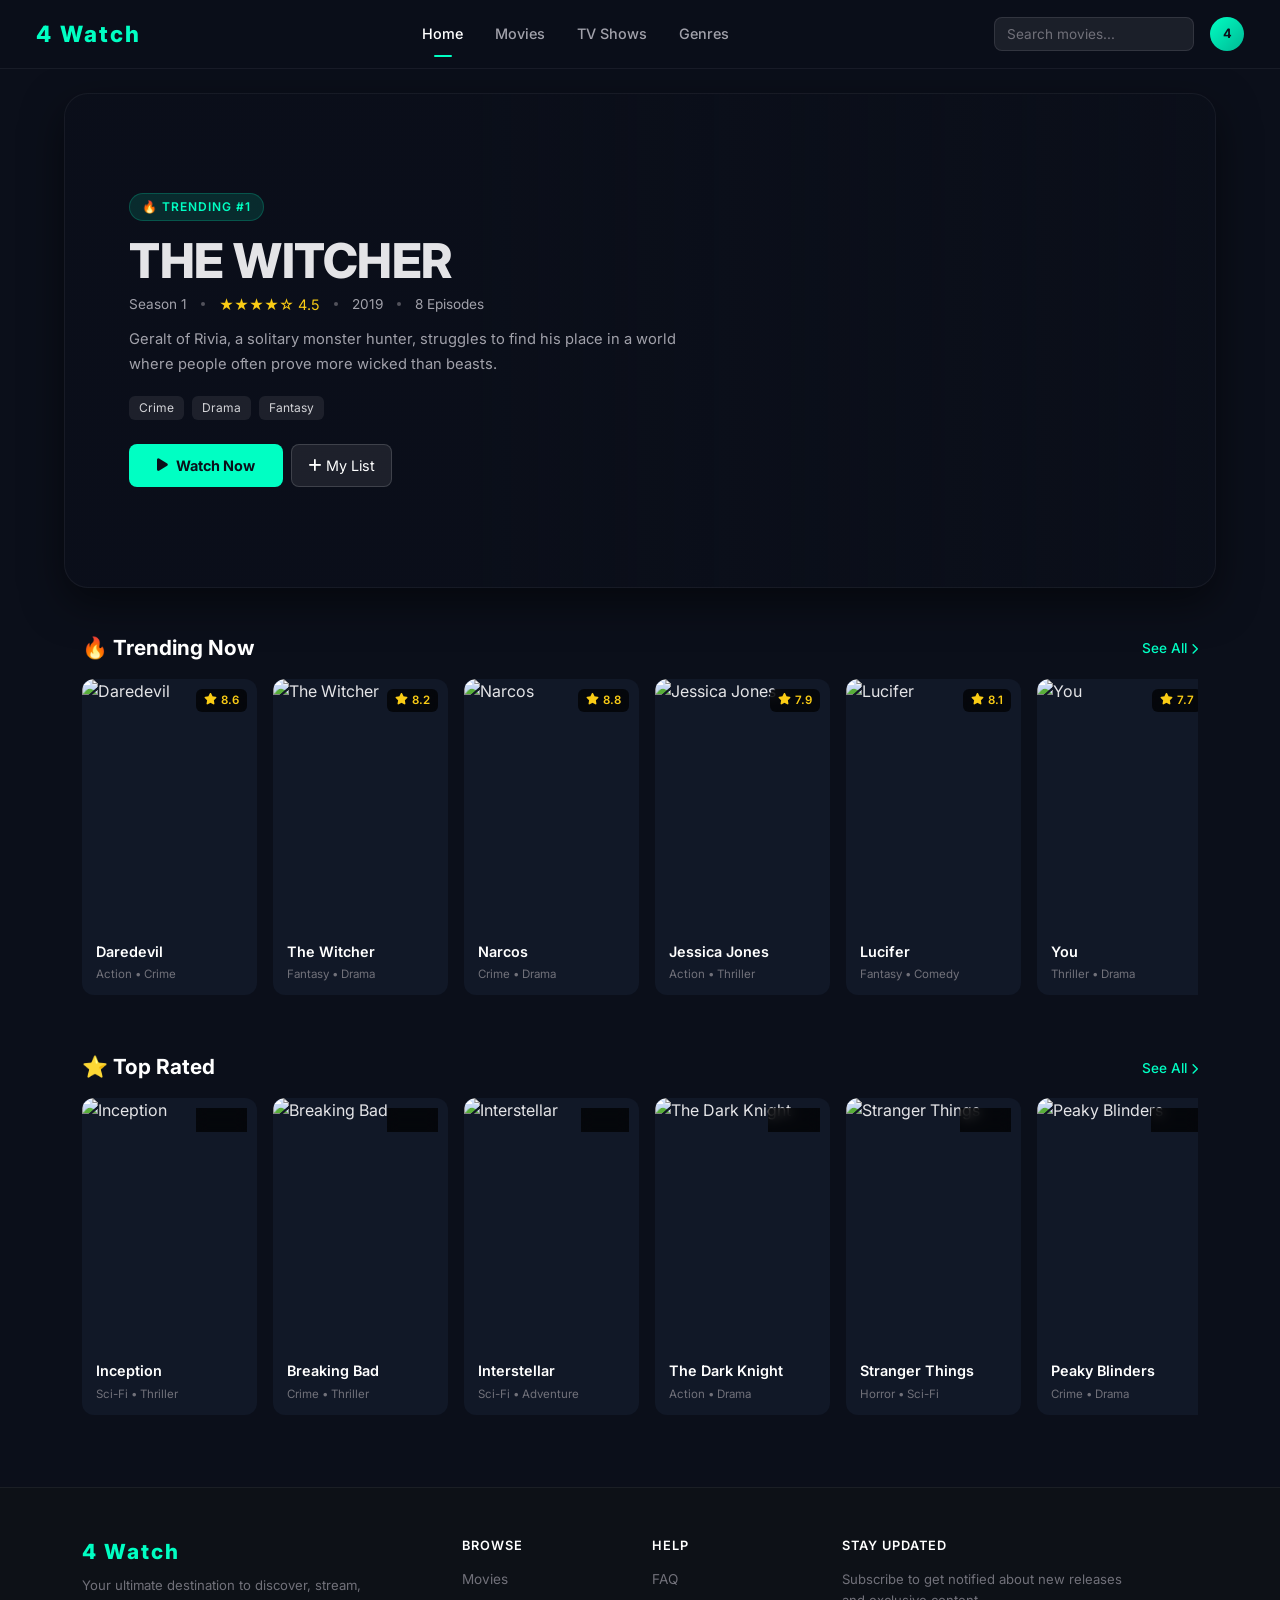
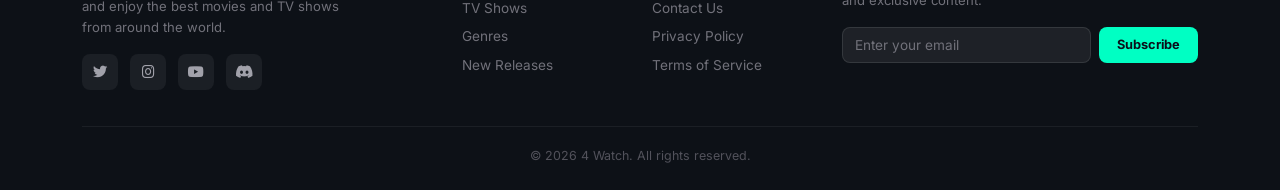
==== index.html @ 72771e0d "first commit" ====
<!doctype html>
<html lang="en">
  <head>
    <meta charset="UTF-8" />
    <meta name="viewport" content="width=device-width, initial-scale=1.0" />
    <title>4 Watch — Stream Movies & TV Shows</title>
    <meta
      name="description"
      content="4 Watch — Your ultimate destination to stream movies and TV shows."
    />

    <!-- Google Font -->
    <link rel="preconnect" href="https://fonts.googleapis.com" />
    <link
      href="https://fonts.googleapis.com/css2?family=Inter:wght@400;500;600;700;800&display=swap"
      rel="stylesheet"
    />

    <!-- Bootstrap -->
    <link
      href="https://cdn.jsdelivr.net/npm/bootstrap@5.3.0/dist/css/bootstrap.min.css"
      rel="stylesheet"
    />

    <!-- Font Awesome -->
    <link
      rel="stylesheet"
      href="https://cdnjs.cloudflare.com/ajax/libs/font-awesome/6.5.0/css/all.min.css"
    />

    <style>
      * {
        box-sizing: border-box;
      }

      body {
        background-color: #0b0f1a;
        color: #e4e4e7;
        font-family: "Inter", "Segoe UI", sans-serif;
        margin: 0;
        overflow-x: hidden;
      }

      /* ===== NAVBAR ===== */
      .navbar {
        background: rgba(11, 15, 26, 0.85);
        backdrop-filter: blur(14px);
        -webkit-backdrop-filter: blur(14px);
        border-bottom: 1px solid rgba(255, 255, 255, 0.06);
        padding: 0.75rem 1.5rem;
        position: sticky;
        top: 0;
        z-index: 1000;
      }
      .navbar-brand {
        color: #00ffc3 !important;
        font-weight: 800;
        font-size: 1.4rem;
        letter-spacing: 2px;
      }
      .nav-link {
        color: #a1a1aa !important;
        font-weight: 500;
        font-size: 0.9rem;
        transition: color 0.25s;
        position: relative;
      }
      .nav-link:hover,
      .nav-link.active {
        color: #fff !important;
      }
      .nav-link.active::after {
        content: "";
        position: absolute;
        bottom: -4px;
        left: 50%;
        transform: translateX(-50%);
        width: 18px;
        height: 2px;
        background: #00ffc3;
        border-radius: 2px;
      }
      .nav-search {
        background: rgba(255, 255, 255, 0.07);
        border: 1px solid rgba(255, 255, 255, 0.1);
        border-radius: 8px;
        padding: 6px 12px;
        color: #fff;
        font-size: 0.85rem;
        width: 200px;
        transition:
          border-color 0.3s,
          width 0.3s;
      }
      .nav-search::placeholder {
        color: #71717a;
      }
      .nav-search:focus {
        outline: none;
        border-color: #00ffc3;
        width: 240px;
      }
      .nav-avatar {
        width: 34px;
        height: 34px;
        border-radius: 50%;
        background: linear-gradient(135deg, #00ffc3, #00b894);
        display: flex;
        align-items: center;
        justify-content: center;
        font-weight: 700;
        font-size: 0.8rem;
        color: #0b0f1a;
        cursor: pointer;
      }

      /* ===== HERO ===== */
      .hero {
        min-height: 55vh;
        background:
          linear-gradient(
            to right,
            rgba(11, 15, 26, 0.95) 35%,
            rgba(11, 15, 26, 0.3)
          ),
          url("https://images.unsplash.com/photo-1606112219348-204d7d8b94ee");
        background-size: cover;
        background-position: center;
        display: flex;
        align-items: center;
        padding: 0 5%;
        margin: 24px 5%;
        border-radius: 24px;
        box-shadow: 0 15px 40px rgba(0, 0, 0, 0.5);
        border: 1px solid rgba(255, 255, 255, 0.05);
      }
      .hero-content {
        max-width: 560px;
      }
      .hero-badge {
        display: inline-block;
        background: rgba(0, 255, 195, 0.12);
        color: #00ffc3;
        font-size: 0.75rem;
        font-weight: 600;
        padding: 4px 12px;
        border-radius: 20px;
        letter-spacing: 1px;
        text-transform: uppercase;
        margin-bottom: 14px;
        border: 1px solid rgba(0, 255, 195, 0.2);
      }
      .hero h1 {
        font-size: 3rem;
        font-weight: 800;
        letter-spacing: -0.5px;
        line-height: 1.1;
        margin-bottom: 6px;
      }
      .hero-meta {
        display: flex;
        align-items: center;
        gap: 14px;
        font-size: 0.85rem;
        color: #a1a1aa;
        margin-bottom: 10px;
        flex-wrap: wrap;
      }
      .hero-meta .dot {
        width: 4px;
        height: 4px;
        border-radius: 50%;
        background: #52525b;
      }
      .rating {
        color: #facc15;
        font-size: 0.9rem;
      }
      .hero-desc {
        color: #a1a1aa;
        font-size: 0.92rem;
        line-height: 1.65;
        margin-top: 12px;
        margin-bottom: 20px;
      }
      .btn-play {
        background: #00ffc3;
        border: none;
        color: #0b0f1a;
        font-weight: 700;
        padding: 10px 28px;
        border-radius: 8px;
        font-size: 0.9rem;
        display: inline-flex;
        align-items: center;
        gap: 8px;
        transition:
          transform 0.2s,
          box-shadow 0.3s;
      }
      .btn-play:hover {
        transform: translateY(-2px);
        box-shadow: 0 0 20px rgba(0, 255, 195, 0.35);
      }
      .btn-add {
        background: rgba(255, 255, 255, 0.08);
        border: 1px solid rgba(255, 255, 255, 0.15);
        color: #fff;
        padding: 10px 16px;
        border-radius: 8px;
        font-size: 0.9rem;
        transition: background 0.25s;
      }
      .btn-add:hover {
        background: rgba(255, 255, 255, 0.15);
        color: #fff;
      }

      /* ===== SECTION HEADERS ===== */
      .section-header {
        display: flex;
        justify-content: space-between;
        align-items: center;
        margin-bottom: 18px;
      }
      .section-title {
        font-size: 1.3rem;
        font-weight: 700;
        color: #fff;
        margin: 0;
      }
      .see-all {
        color: #00ffc3;
        font-size: 0.85rem;
        font-weight: 500;
        text-decoration: none;
        transition: opacity 0.2s;
      }
      .see-all:hover {
        opacity: 0.7;
        color: #00ffc3;
      }

      /* ===== MOVIE CARDS ===== */
      .movie-card {
        background: #111827;
        border-radius: 12px;
        overflow: hidden;
        transition:
          transform 0.3s,
          box-shadow 0.3s;
        min-width: 175px;
        cursor: pointer;
        position: relative;
      }
      .movie-card:hover {
        transform: translateY(-6px);
        box-shadow: 0 12px 30px rgba(0, 0, 0, 0.5);
      }
      .movie-card img {
        width: 100%;
        height: 250px;
        object-fit: cover;
        display: block;
      }
      .card-overlay {
        position: absolute;
        top: 0;
        left: 0;
        right: 0;
        bottom: 0;
        background: linear-gradient(
          to top,
          rgba(17, 24, 39, 0.95) 0%,
          transparent 50%
        );
        opacity: 0;
        transition: opacity 0.3s;
        display: flex;
        align-items: flex-end;
        padding: 14px;
      }
      .movie-card:hover .card-overlay {
        opacity: 1;
      }
      .card-rating {
        position: absolute;
        top: 10px;
        right: 10px;
        background: rgba(0, 0, 0, 0.7);
        backdrop-filter: blur(6px);
        color: #facc15;
        font-size: 0.72rem;
        font-weight: 600;
        padding: 3px 8px;
        border-radius: 6px;
        display: flex;
        align-items: center;
        gap: 4px;
      }
      .movie-info {
        padding: 12px 14px;
      }
      .movie-title {
        font-size: 0.9rem;
        font-weight: 600;
        color: #fff;
        margin-bottom: 4px;
      }
      .movie-genre {
        font-size: 0.72rem;
        color: #71717a;
      }

      /* ===== SCROLL ROW ===== */
      .scroll-row {
        overflow-x: auto;
        display: flex;
        gap: 16px;
        padding-bottom: 12px;
        scroll-behavior: smooth;
      }
      .scroll-row::-webkit-scrollbar {
        height: 4px;
      }
      .scroll-row::-webkit-scrollbar-track {
        background: transparent;
      }
      .scroll-row::-webkit-scrollbar-thumb {
        background: #00ffc3;
        border-radius: 4px;
      }

      /* ===== FOOTER ===== */
      footer {
        background: #0d1117;
        border-top: 1px solid rgba(255, 255, 255, 0.06);
        padding: 48px 0 24px;
        margin-top: 60px;
      }
      .footer-brand {
        font-size: 1.3rem;
        font-weight: 800;
        color: #00ffc3;
        letter-spacing: 2px;
        margin-bottom: 8px;
      }
      .footer-desc {
        color: #71717a;
        font-size: 0.82rem;
        max-width: 280px;
        line-height: 1.6;
      }
      .footer-heading {
        font-size: 0.8rem;
        font-weight: 600;
        color: #fff;
        text-transform: uppercase;
        letter-spacing: 1px;
        margin-bottom: 14px;
      }
      .footer-link {
        display: block;
        color: #71717a;
        text-decoration: none;
        font-size: 0.85rem;
        margin-bottom: 8px;
        transition: color 0.2s;
      }
      .footer-link:hover {
        color: #00ffc3;
      }
      .social-icon {
        width: 36px;
        height: 36px;
        border-radius: 8px;
        background: rgba(255, 255, 255, 0.06);
        display: inline-flex;
        align-items: center;
        justify-content: center;
        color: #a1a1aa;
        font-size: 0.9rem;
        transition:
          background 0.25s,
          color 0.25s;
        text-decoration: none;
        margin-right: 8px;
      }
      .social-icon:hover {
        background: #00ffc3;
        color: #0b0f1a;
      }
      .footer-bottom {
        border-top: 1px solid rgba(255, 255, 255, 0.06);
        padding-top: 20px;
        margin-top: 36px;
        text-align: center;
        color: #52525b;
        font-size: 0.78rem;
      }

      /* ===== ANIMATIONS ===== */
      @keyframes fadeInUp {
        from {
          opacity: 0;
          transform: translateY(20px);
        }
        to {
          opacity: 1;
          transform: translateY(0);
        }
      }
      .fade-in-up {
        animation: fadeInUp 0.6s ease forwards;
      }
      .delay-1 {
        animation-delay: 0.1s;
      }
      .delay-2 {
        animation-delay: 0.2s;
      }
      .delay-3 {
        animation-delay: 0.3s;
      }
    </style>
  </head>

  <body>
    <!-- NAVBAR -->
    <nav class="navbar navbar-expand-lg navbar-dark">
      <div class="container-fluid">
        <a class="navbar-brand" href="#">4 Watch</a>

        <button
          class="navbar-toggler border-0"
          type="button"
          data-bs-toggle="collapse"
          data-bs-target="#mainNav"
        >
          <span class="navbar-toggler-icon"></span>
        </button>

        <div class="collapse navbar-collapse" id="mainNav">
          <ul class="navbar-nav mx-auto gap-3">
            <li class="nav-item">
              <a class="nav-link active" href="#">Home</a>
            </li>
            <li class="nav-item">
              <a class="nav-link" href="movies.html">Movies</a>
            </li>
            <li class="nav-item">
              <a class="nav-link" href="tvshows.html">TV Shows</a>
            </li>
            <li class="nav-item">
              <a class="nav-link" href="genres.html">Genres</a>
            </li>
          </ul>

          <div class="d-flex align-items-center gap-3 mt-3 mt-lg-0">
            <input
              type="text"
              class="nav-search d-none d-lg-block"
              placeholder="Search movies..."
            />
            <div class="nav-avatar">4</div>
          </div>
        </div>
      </div>
    </nav>

    <!-- HERO SECTION -->
    <section class="hero">
      <div class="hero-content">
        <span class="hero-badge fade-in-up">🔥 Trending #1</span>
        <h1 class="fade-in-up delay-1">THE WITCHER</h1>

        <div class="hero-meta fade-in-up delay-2">
          <span>Season 1</span>
          <span class="dot"></span>
          <span class="rating">★★★★☆ 4.5</span>
          <span class="dot"></span>
          <span>2019</span>
          <span class="dot"></span>
          <span>8 Episodes</span>
        </div>

        <p class="hero-desc fade-in-up delay-2">
          Geralt of Rivia, a solitary monster hunter, struggles to find his
          place in a world where people often prove more wicked than beasts.
        </p>

        <div
          class="hero-meta fade-in-up delay-2"
          style="gap: 8px; margin-bottom: 0"
        >
          <span
            style="
              background: rgba(255, 255, 255, 0.08);
              padding: 3px 10px;
              border-radius: 6px;
              font-size: 0.75rem;
              color: #d4d4d8;
            "
            >Crime</span
          >
          <span
            style="
              background: rgba(255, 255, 255, 0.08);
              padding: 3px 10px;
              border-radius: 6px;
              font-size: 0.75rem;
              color: #d4d4d8;
            "
            >Drama</span
          >
          <span
            style="
              background: rgba(255, 255, 255, 0.08);
              padding: 3px 10px;
              border-radius: 6px;
              font-size: 0.75rem;
              color: #d4d4d8;
            "
            >Fantasy</span
          >
        </div>

        <div class="d-flex gap-2 mt-4 fade-in-up delay-3">
          <button class="btn btn-play">
            <i class="fas fa-play"></i> Watch Now
          </button>
          <button class="btn btn-add">
            <i class="fas fa-plus"></i> My List
          </button>
        </div>
      </div>
    </section>

    <!-- TRENDING NOW -->
    <div class="container mt-5">
      <div class="section-header">
        <h2 class="section-title">🔥 Trending Now</h2>
        <a href="#" class="see-all"
          >See All <i class="fas fa-chevron-right" style="font-size: 0.7rem"></i
        ></a>
      </div>
      <div class="scroll-row">
        <div class="movie-card">
          <img
            src="https://images.unsplash.com/photo-1608889175123-8ee362201f81"
            alt="Daredevil"
          />
          <span class="card-rating"><i class="fas fa-star"></i> 8.6</span>
          <div class="card-overlay"></div>
          <div class="movie-info">
            <div class="movie-title">Daredevil</div>
            <div class="movie-genre">Action • Crime</div>
          </div>
        </div>

        <div class="movie-card">
          <img
            src="https://images.unsplash.com/photo-1581905764498-2c1a3f6c1b62"
            alt="The Witcher"
          />
          <span class="card-rating"><i class="fas fa-star"></i> 8.2</span>
          <div class="card-overlay"></div>
          <div class="movie-info">
            <div class="movie-title">The Witcher</div>
            <div class="movie-genre">Fantasy • Drama</div>
          </div>
        </div>

        <div class="movie-card">
          <img
            src="https://images.unsplash.com/photo-1601933470928-c9c3c1e3b08f"
            alt="Narcos"
          />
          <span class="card-rating"><i class="fas fa-star"></i> 8.8</span>
          <div class="card-overlay"></div>
          <div class="movie-info">
            <div class="movie-title">Narcos</div>
            <div class="movie-genre">Crime • Drama</div>
          </div>
        </div>

        <div class="movie-card">
          <img
            src="https://images.unsplash.com/photo-1612036782180-6f0822045d4c"
            alt="Jessica Jones"
          />
          <span class="card-rating"><i class="fas fa-star"></i> 7.9</span>
          <div class="card-overlay"></div>
          <div class="movie-info">
            <div class="movie-title">Jessica Jones</div>
            <div class="movie-genre">Action • Thriller</div>
          </div>
        </div>

        <div class="movie-card">
          <img
            src="https://images.unsplash.com/photo-1618005198919-d3d4b5a92ead"
            alt="Lucifer"
          />
          <span class="card-rating"><i class="fas fa-star"></i> 8.1</span>
          <div class="card-overlay"></div>
          <div class="movie-info">
            <div class="movie-title">Lucifer</div>
            <div class="movie-genre">Fantasy • Comedy</div>
          </div>
        </div>

        <div class="movie-card">
          <img
            src="https://images.unsplash.com/photo-1626814026160-2237a95fc5a0"
            alt="You"
          />
          <span class="card-rating"><i class="fas fa-star"></i> 7.7</span>
          <div class="card-overlay"></div>
          <div class="movie-info">
            <div class="movie-title">You</div>
            <div class="movie-genre">Thriller • Drama</div>
          </div>
        </div>

        <div class="movie-card">
          <img
            src="https://images.unsplash.com/photo-1612197527402-5a54c0a4b8b9"
            alt="The Crown"
          />
          <span class="card-rating"><i class="fas fa-star"></i> 8.7</span>
          <div class="card-overlay"></div>
          <div class="movie-info">
            <div class="movie-title">The Crown</div>
            <div class="movie-genre">Biography • History</div>
          </div>
        </div>
      </div>
    </div>

    <!-- TOP RATED -->
    <div class="container mt-5">
      <div class="section-header">
        <h2 class="section-title">⭐ Top Rated</h2>
        <a href="#" class="see-all"
          >See All <i class="fas fa-chevron-right" style="font-size: 0.7rem"></i
        ></a>
      </div>
      <div class="scroll-row">
        <div class="movie-card">
          <img
            src="https://images.unsplash.com/photo-1535016120720-40c646be5580"
            alt="Inception"
          />
          <span class="card-rating"><i class="fas fa-star"></i> 9.3</span>
          <div class="card-overlay"></div>
          <div class="movie-info">
            <div class="movie-title">Inception</div>
            <div class="movie-genre">Sci-Fi • Thriller</div>
          </div>
        </div>

        <div class="movie-card">
          <img src="/assets/images/breaking-bad.jpg" alt="Breaking Bad" />
          <span class="card-rating"><i class="fas fa-star"></i> 9.5</span>
          <div class="card-overlay"></div>
          <div class="movie-info">
            <div class="movie-title">Breaking Bad</div>
            <div class="movie-genre">Crime • Thriller</div>
          </div>
        </div>

        <div class="movie-card">
          <img
            src="https://images.unsplash.com/photo-1536440136628-849c177e76a1"
            alt="Interstellar"
          />
          <span class="card-rating"><i class="fas fa-star"></i> 9.1</span>
          <div class="card-overlay"></div>
          <div class="movie-info">
            <div class="movie-title">Interstellar</div>
            <div class="movie-genre">Sci-Fi • Adventure</div>
          </div>
        </div>

        <div class="movie-card">
          <img
            src="https://images.unsplash.com/photo-1489599849927-2ee91cede3ba"
            alt="The Dark Knight"
          />
          <span class="card-rating"><i class="fas fa-star"></i> 9.0</span>
          <div class="card-overlay"></div>
          <div class="movie-info">
            <div class="movie-title">The Dark Knight</div>
            <div class="movie-genre">Action • Drama</div>
          </div>
        </div>

        <div class="movie-card">
          <img
            src="https://images.unsplash.com/photo-1440404653325-ab127d49abc1"
            alt="Stranger Things"
          />
          <span class="card-rating"><i class="fas fa-star"></i> 8.7</span>
          <div class="card-overlay"></div>
          <div class="movie-info">
            <div class="movie-title">Stranger Things</div>
            <div class="movie-genre">Horror • Sci-Fi</div>
          </div>
        </div>

        <div class="movie-card">
          <img
            src="https://images.unsplash.com/photo-1478720568477-152d9b164e26"
            alt="Peaky Blinders"
          />
          <span class="card-rating"><i class="fas fa-star"></i> 8.8</span>
          <div class="card-overlay"></div>
          <div class="movie-info">
            <div class="movie-title">Peaky Blinders</div>
            <div class="movie-genre">Crime • Drama</div>
          </div>
        </div>
      </div>
    </div>

    <!-- FOOTER -->
    <footer>
      <div class="container">
        <div class="row g-4">
          <div class="col-lg-4 col-md-6">
            <div class="footer-brand">4 Watch</div>
            <p class="footer-desc">
              Your ultimate destination to discover, stream, and enjoy the best
              movies and TV shows from around the world.
            </p>
            <div class="mt-3">
              <a href="#" class="social-icon"><i class="fab fa-twitter"></i></a>
              <a href="#" class="social-icon"
                ><i class="fab fa-instagram"></i
              ></a>
              <a href="#" class="social-icon"><i class="fab fa-youtube"></i></a>
              <a href="#" class="social-icon"><i class="fab fa-discord"></i></a>
            </div>
          </div>
          <div class="col-lg-2 col-md-6 col-6">
            <div class="footer-heading">Browse</div>
            <a href="#" class="footer-link">Movies</a>
            <a href="#" class="footer-link">TV Shows</a>
            <a href="#" class="footer-link">Genres</a>
            <a href="#" class="footer-link">New Releases</a>
          </div>
          <div class="col-lg-2 col-md-6 col-6">
            <div class="footer-heading">Help</div>
            <a href="#" class="footer-link">FAQ</a>
            <a href="#" class="footer-link">Contact Us</a>
            <a href="#" class="footer-link">Privacy Policy</a>
            <a href="#" class="footer-link">Terms of Service</a>
          </div>
          <div class="col-lg-4 col-md-6">
            <div class="footer-heading">Stay Updated</div>
            <p class="footer-desc">
              Subscribe to get notified about new releases and exclusive
              content.
            </p>
            <div class="d-flex gap-2 mt-2">
              <input
                type="email"
                class="nav-search flex-grow-1"
                placeholder="Enter your email"
                style="width: auto"
              />
              <button
                class="btn btn-play"
                style="padding: 8px 18px; font-size: 0.8rem"
              >
                Subscribe
              </button>
            </div>
          </div>
        </div>
        <div class="footer-bottom">© 2026 4 Watch. All rights reserved.</div>
      </div>
    </footer>

    <!-- SCRIPTS -->
    <script src="https://cdn.jsdelivr.net/npm/bootstrap@5.3.0/dist/js/bootstrap.bundle.min.js"></script>
    <script>
      // Simple JS Interaction
      document.querySelectorAll(".movie-card").forEach((card) => {
        card.addEventListener("click", () => {
          alert("Movie Selected!");
        });
      });
    </script>
  </body>
</html>
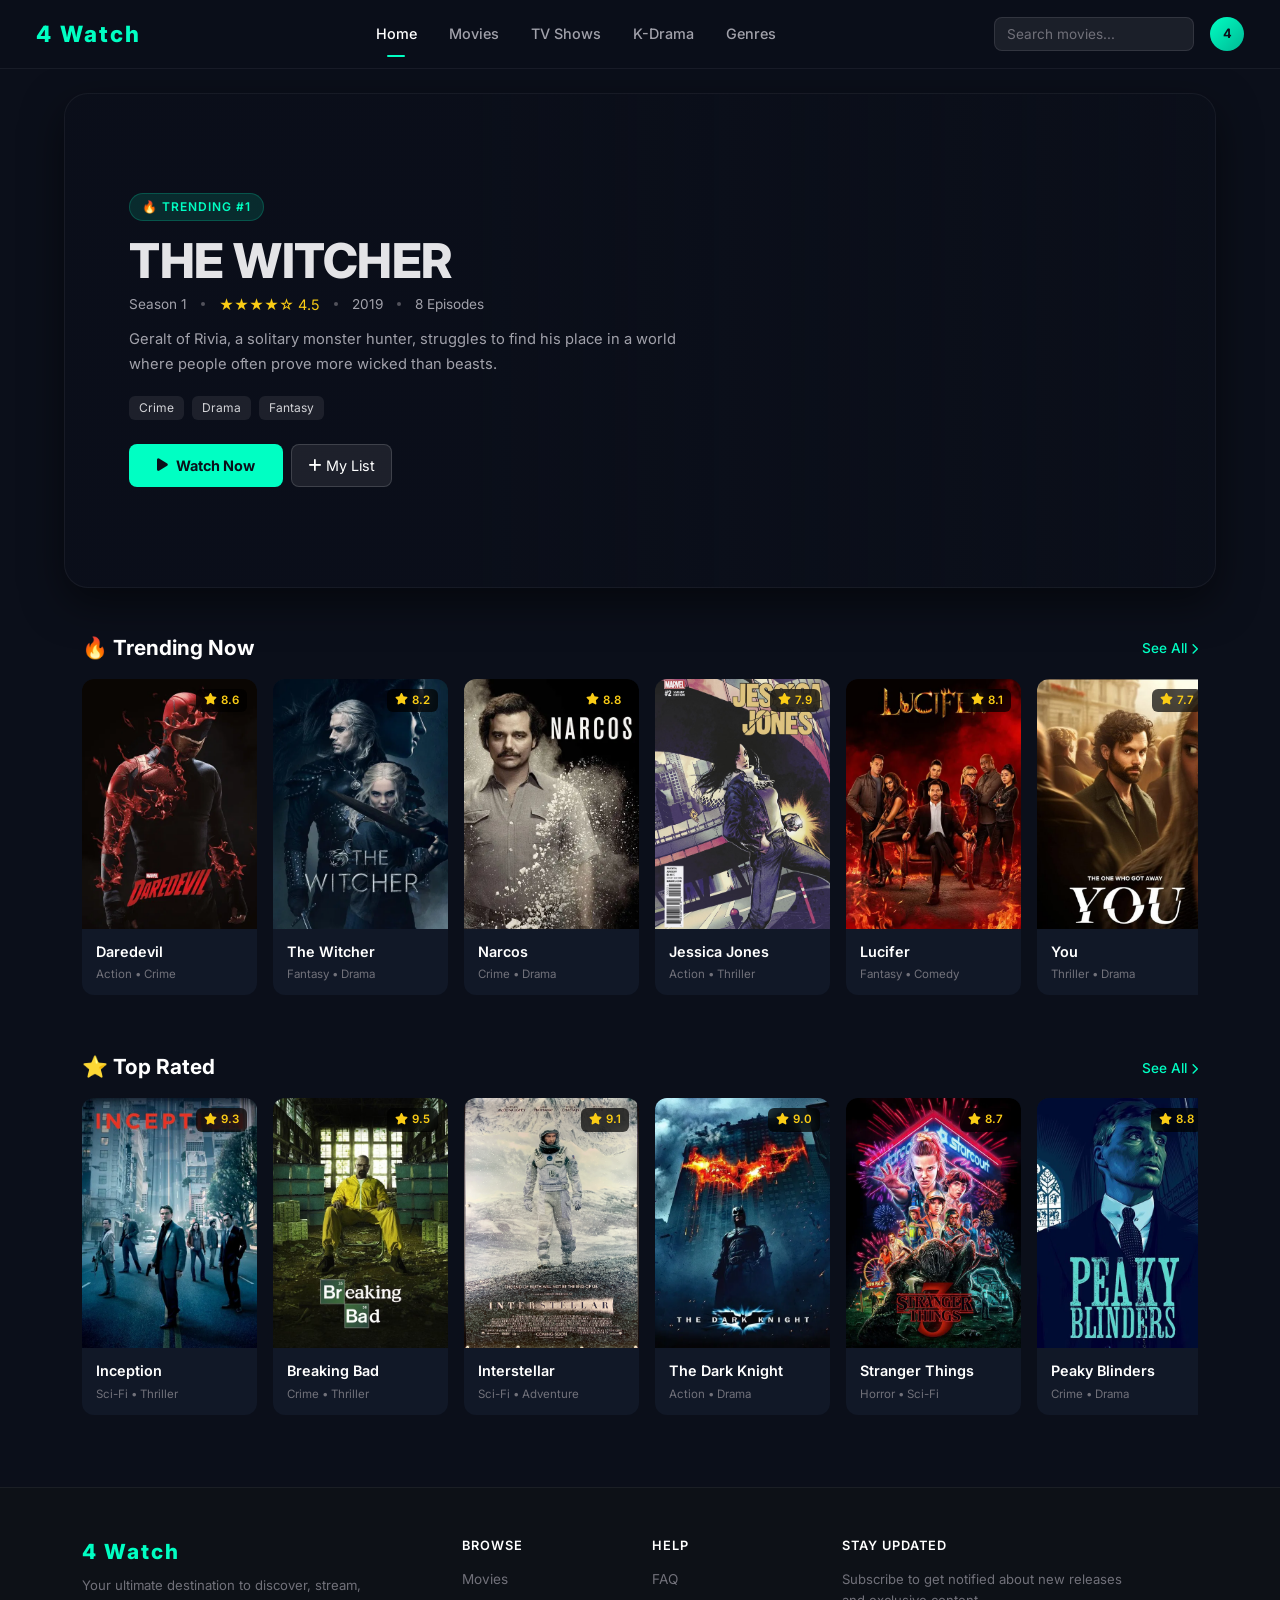
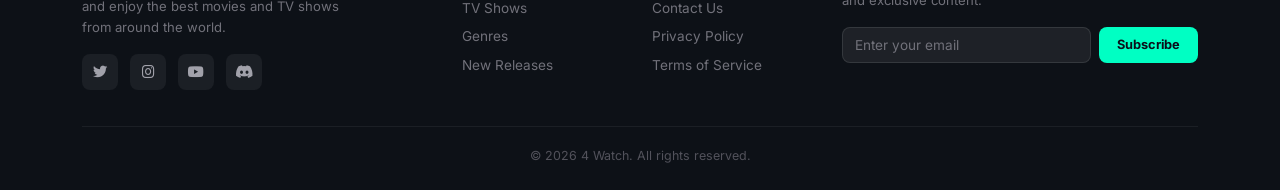
==== commit 23c4b048: "first commit" ====
--- a/index.html
+++ b/index.html
@@ -450,6 +450,9 @@
             </li>
             <li class="nav-item">
               <a class="nav-link" href="tvshows.html">TV Shows</a>
+            </li>
+            <li class="nav-item">
+              <a class="nav-link" href="kdrama.html">K-Drama</a>
             </li>
             <li class="nav-item">
               <a class="nav-link" href="genres.html">Genres</a>
@@ -546,10 +549,7 @@
       </div>
       <div class="scroll-row">
         <div class="movie-card">
-          <img
-            src="https://images.unsplash.com/photo-1608889175123-8ee362201f81"
-            alt="Daredevil"
-          />
+          <img src="assets/images/daredevil.webp" alt="Daredevil" />
           <span class="card-rating"><i class="fas fa-star"></i> 8.6</span>
           <div class="card-overlay"></div>
           <div class="movie-info">
@@ -559,10 +559,7 @@
         </div>
 
         <div class="movie-card">
-          <img
-            src="https://images.unsplash.com/photo-1581905764498-2c1a3f6c1b62"
-            alt="The Witcher"
-          />
+          <img src="assets/images/thewitcher.jpg" alt="The Witcher" />
           <span class="card-rating"><i class="fas fa-star"></i> 8.2</span>
           <div class="card-overlay"></div>
           <div class="movie-info">
@@ -572,10 +569,7 @@
         </div>
 
         <div class="movie-card">
-          <img
-            src="https://images.unsplash.com/photo-1601933470928-c9c3c1e3b08f"
-            alt="Narcos"
-          />
+          <img src="assets/images/narcos.jpg" alt="Narcos" />
           <span class="card-rating"><i class="fas fa-star"></i> 8.8</span>
           <div class="card-overlay"></div>
           <div class="movie-info">
@@ -585,10 +579,7 @@
         </div>
 
         <div class="movie-card">
-          <img
-            src="https://images.unsplash.com/photo-1612036782180-6f0822045d4c"
-            alt="Jessica Jones"
-          />
+          <img src="assets/images/jessicajones.jpg" alt="Jessica Jones" />
           <span class="card-rating"><i class="fas fa-star"></i> 7.9</span>
           <div class="card-overlay"></div>
           <div class="movie-info">
@@ -598,10 +589,7 @@
         </div>
 
         <div class="movie-card">
-          <img
-            src="https://images.unsplash.com/photo-1618005198919-d3d4b5a92ead"
-            alt="Lucifer"
-          />
+          <img src="assets/images/lucifer.jpg" alt="Lucifer" />
           <span class="card-rating"><i class="fas fa-star"></i> 8.1</span>
           <div class="card-overlay"></div>
           <div class="movie-info">
@@ -611,10 +599,7 @@
         </div>
 
         <div class="movie-card">
-          <img
-            src="https://images.unsplash.com/photo-1626814026160-2237a95fc5a0"
-            alt="You"
-          />
+          <img src="assets/images/you.jpg" alt="You" />
           <span class="card-rating"><i class="fas fa-star"></i> 7.7</span>
           <div class="card-overlay"></div>
           <div class="movie-info">
@@ -624,10 +609,7 @@
         </div>
 
         <div class="movie-card">
-          <img
-            src="https://images.unsplash.com/photo-1612197527402-5a54c0a4b8b9"
-            alt="The Crown"
-          />
+          <img src="assets/images/thecrown.jpg" alt="The Crown" />
           <span class="card-rating"><i class="fas fa-star"></i> 8.7</span>
           <div class="card-overlay"></div>
           <div class="movie-info">
@@ -648,10 +630,7 @@
       </div>
       <div class="scroll-row">
         <div class="movie-card">
-          <img
-            src="https://images.unsplash.com/photo-1535016120720-40c646be5580"
-            alt="Inception"
-          />
+          <img src="assets/images/inception.webp" alt="Inception" />
           <span class="card-rating"><i class="fas fa-star"></i> 9.3</span>
           <div class="card-overlay"></div>
           <div class="movie-info">
@@ -661,7 +640,7 @@
         </div>
 
         <div class="movie-card">
-          <img src="/assets/images/breaking-bad.jpg" alt="Breaking Bad" />
+          <img src="assets/images/breaking-bad.jpg" alt="Breaking Bad" />
           <span class="card-rating"><i class="fas fa-star"></i> 9.5</span>
           <div class="card-overlay"></div>
           <div class="movie-info">
@@ -671,10 +650,7 @@
         </div>
 
         <div class="movie-card">
-          <img
-            src="https://images.unsplash.com/photo-1536440136628-849c177e76a1"
-            alt="Interstellar"
-          />
+          <img src="assets/images/interstellar.jpg" alt="Interstellar" />
           <span class="card-rating"><i class="fas fa-star"></i> 9.1</span>
           <div class="card-overlay"></div>
           <div class="movie-info">
@@ -684,10 +660,7 @@
         </div>
 
         <div class="movie-card">
-          <img
-            src="https://images.unsplash.com/photo-1489599849927-2ee91cede3ba"
-            alt="The Dark Knight"
-          />
+          <img src="assets/images/thedarkknight.jpg" alt="The Dark Knight" />
           <span class="card-rating"><i class="fas fa-star"></i> 9.0</span>
           <div class="card-overlay"></div>
           <div class="movie-info">
@@ -697,10 +670,7 @@
         </div>
 
         <div class="movie-card">
-          <img
-            src="https://images.unsplash.com/photo-1440404653325-ab127d49abc1"
-            alt="Stranger Things"
-          />
+          <img src="assets/images/strangerthings.webp" alt="Stranger Things" />
           <span class="card-rating"><i class="fas fa-star"></i> 8.7</span>
           <div class="card-overlay"></div>
           <div class="movie-info">
@@ -710,15 +680,21 @@
         </div>
 
         <div class="movie-card">
-          <img
-            src="https://images.unsplash.com/photo-1478720568477-152d9b164e26"
-            alt="Peaky Blinders"
-          />
+          <img src="assets/images/peakyblinders.webp" alt="Peaky Blinders" />
           <span class="card-rating"><i class="fas fa-star"></i> 8.8</span>
           <div class="card-overlay"></div>
           <div class="movie-info">
             <div class="movie-title">Peaky Blinders</div>
             <div class="movie-genre">Crime • Drama</div>
+          </div>
+        </div>
+        <div class="movie-card">
+          <img src="assets/images/comic8.jpg" alt="Comic 8" />
+          <span class="card-rating"><i class="fas fa-star"></i> 8.8</span>
+          <div class="card-overlay"></div>
+          <div class="movie-info">
+            <div class="movie-title">Comic 8</div>
+            <div class="movie-genre">Comedy • Action</div>
           </div>
         </div>
       </div>
@@ -765,12 +741,14 @@
             </p>
             <div class="d-flex gap-2 mt-2">
               <input
+                id="subscribeInput"
                 type="email"
                 class="nav-search flex-grow-1"
                 placeholder="Enter your email"
                 style="width: auto"
               />
               <button
+                id="subscribeBtn"
                 class="btn btn-play"
                 style="padding: 8px 18px; font-size: 0.8rem"
               >
@@ -786,10 +764,42 @@
     <!-- SCRIPTS -->
     <script src="https://cdn.jsdelivr.net/npm/bootstrap@5.3.0/dist/js/bootstrap.bundle.min.js"></script>
     <script>
-      // Simple JS Interaction
-      document.querySelectorAll(".movie-card").forEach((card) => {
+      // DOM = Mengakses HTML
+      const movieCards = document.querySelectorAll(".movie-card");
+      const subscribeInput = document.getElementById("subscribeInput");
+      const subscribeBtn = document.getElementById("subscribeBtn");
+
+      // Function = Menjalankan perintah
+      function handleSubscribe(event) {
+        // Event = Menangkap aksi user
+        event.preventDefault(); // Mencegah form reload atau default button action
+
+        // Form handling = Mengatur input user
+        const emailValue = subscribeInput.value.trim();
+
+        if (emailValue === "") {
+          alert("Silakan masukkan email Anda untuk berlangganan!");
+        } else if (!emailValue.includes("@")) {
+          alert("Format email tidak valid!");
+        } else {
+          alert(`Terima kasih! Email ${emailValue} berhasil didaftarkan.`);
+          subscribeInput.value = ""; // Mengosongkan input form
+        }
+      }
+
+      function handleMovieClick(title) {
+        alert("Memilih film: " + title);
+      }
+
+      // Event = Menambahkan event listener ke elemen
+      if (subscribeBtn) {
+        subscribeBtn.addEventListener("click", handleSubscribe);
+      }
+
+      movieCards.forEach((card) => {
         card.addEventListener("click", () => {
-          alert("Movie Selected!");
+          const title = card.querySelector(".movie-title").innerText;
+          handleMovieClick(title);
         });
       });
     </script>
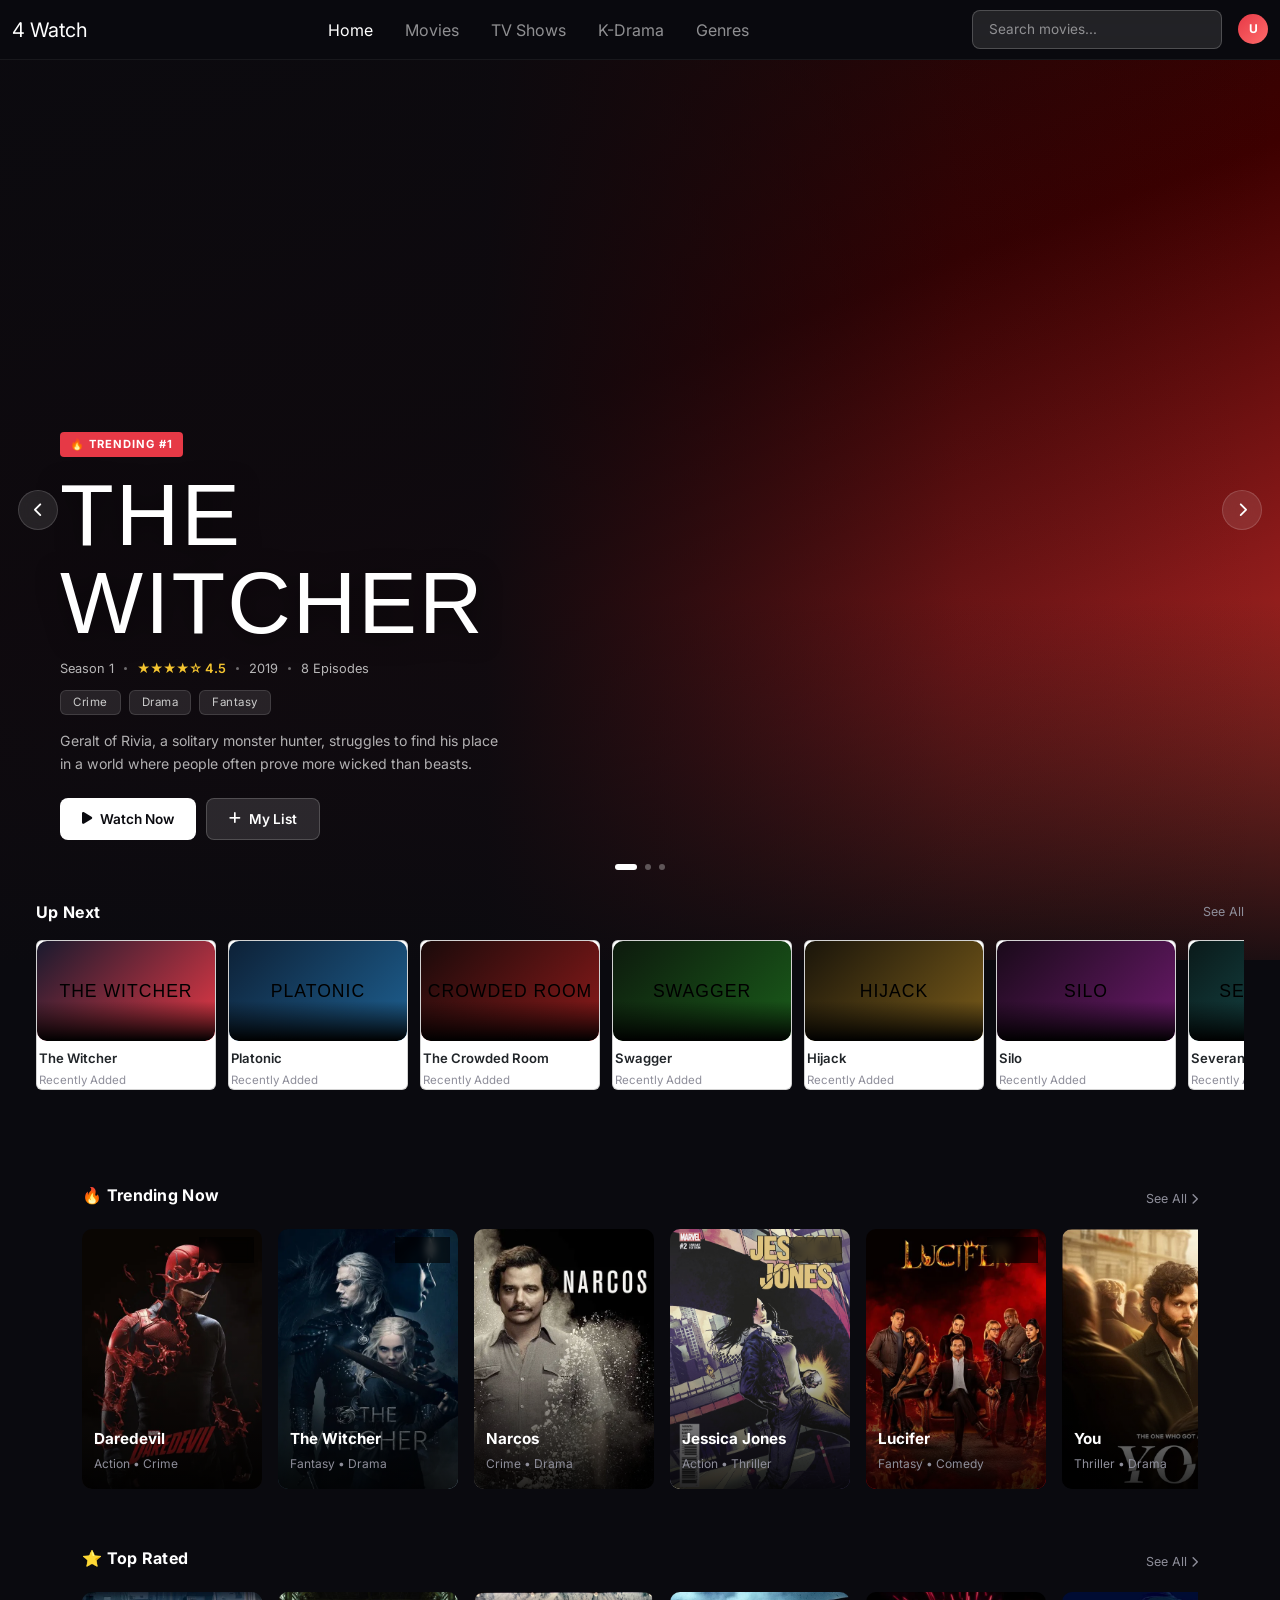
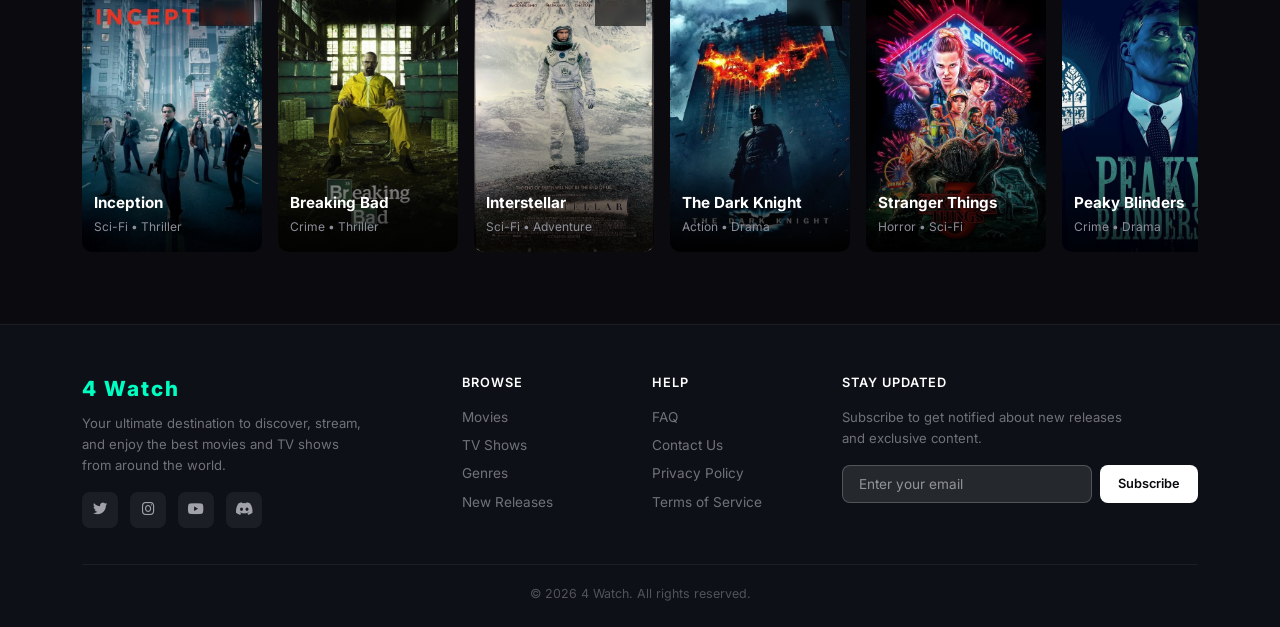
==== commit 74e60973: "Selesai memperbaiki navbar dan fitur lainnya" ====
--- a/index.html
+++ b/index.html
@@ -28,409 +28,15 @@
       href="https://cdnjs.cloudflare.com/ajax/libs/font-awesome/6.5.0/css/all.min.css"
     />
 
-    <style>
-      * {
-        box-sizing: border-box;
-      }
-
-      body {
-        background-color: #0b0f1a;
-        color: #e4e4e7;
-        font-family: "Inter", "Segoe UI", sans-serif;
-        margin: 0;
-        overflow-x: hidden;
-      }
-
-      /* ===== NAVBAR ===== */
-      .navbar {
-        background: rgba(11, 15, 26, 0.85);
-        backdrop-filter: blur(14px);
-        -webkit-backdrop-filter: blur(14px);
-        border-bottom: 1px solid rgba(255, 255, 255, 0.06);
-        padding: 0.75rem 1.5rem;
-        position: sticky;
-        top: 0;
-        z-index: 1000;
-      }
-      .navbar-brand {
-        color: #00ffc3 !important;
-        font-weight: 800;
-        font-size: 1.4rem;
-        letter-spacing: 2px;
-      }
-      .nav-link {
-        color: #a1a1aa !important;
-        font-weight: 500;
-        font-size: 0.9rem;
-        transition: color 0.25s;
-        position: relative;
-      }
-      .nav-link:hover,
-      .nav-link.active {
-        color: #fff !important;
-      }
-      .nav-link.active::after {
-        content: "";
-        position: absolute;
-        bottom: -4px;
-        left: 50%;
-        transform: translateX(-50%);
-        width: 18px;
-        height: 2px;
-        background: #00ffc3;
-        border-radius: 2px;
-      }
-      .nav-search {
-        background: rgba(255, 255, 255, 0.07);
-        border: 1px solid rgba(255, 255, 255, 0.1);
-        border-radius: 8px;
-        padding: 6px 12px;
-        color: #fff;
-        font-size: 0.85rem;
-        width: 200px;
-        transition:
-          border-color 0.3s,
-          width 0.3s;
-      }
-      .nav-search::placeholder {
-        color: #71717a;
-      }
-      .nav-search:focus {
-        outline: none;
-        border-color: #00ffc3;
-        width: 240px;
-      }
-      .nav-avatar {
-        width: 34px;
-        height: 34px;
-        border-radius: 50%;
-        background: linear-gradient(135deg, #00ffc3, #00b894);
-        display: flex;
-        align-items: center;
-        justify-content: center;
-        font-weight: 700;
-        font-size: 0.8rem;
-        color: #0b0f1a;
-        cursor: pointer;
-      }
-
-      /* ===== HERO ===== */
-      .hero {
-        min-height: 55vh;
-        background:
-          linear-gradient(
-            to right,
-            rgba(11, 15, 26, 0.95) 35%,
-            rgba(11, 15, 26, 0.3)
-          ),
-          url("https://images.unsplash.com/photo-1606112219348-204d7d8b94ee");
-        background-size: cover;
-        background-position: center;
-        display: flex;
-        align-items: center;
-        padding: 0 5%;
-        margin: 24px 5%;
-        border-radius: 24px;
-        box-shadow: 0 15px 40px rgba(0, 0, 0, 0.5);
-        border: 1px solid rgba(255, 255, 255, 0.05);
-      }
-      .hero-content {
-        max-width: 560px;
-      }
-      .hero-badge {
-        display: inline-block;
-        background: rgba(0, 255, 195, 0.12);
-        color: #00ffc3;
-        font-size: 0.75rem;
-        font-weight: 600;
-        padding: 4px 12px;
-        border-radius: 20px;
-        letter-spacing: 1px;
-        text-transform: uppercase;
-        margin-bottom: 14px;
-        border: 1px solid rgba(0, 255, 195, 0.2);
-      }
-      .hero h1 {
-        font-size: 3rem;
-        font-weight: 800;
-        letter-spacing: -0.5px;
-        line-height: 1.1;
-        margin-bottom: 6px;
-      }
-      .hero-meta {
-        display: flex;
-        align-items: center;
-        gap: 14px;
-        font-size: 0.85rem;
-        color: #a1a1aa;
-        margin-bottom: 10px;
-        flex-wrap: wrap;
-      }
-      .hero-meta .dot {
-        width: 4px;
-        height: 4px;
-        border-radius: 50%;
-        background: #52525b;
-      }
-      .rating {
-        color: #facc15;
-        font-size: 0.9rem;
-      }
-      .hero-desc {
-        color: #a1a1aa;
-        font-size: 0.92rem;
-        line-height: 1.65;
-        margin-top: 12px;
-        margin-bottom: 20px;
-      }
-      .btn-play {
-        background: #00ffc3;
-        border: none;
-        color: #0b0f1a;
-        font-weight: 700;
-        padding: 10px 28px;
-        border-radius: 8px;
-        font-size: 0.9rem;
-        display: inline-flex;
-        align-items: center;
-        gap: 8px;
-        transition:
-          transform 0.2s,
-          box-shadow 0.3s;
-      }
-      .btn-play:hover {
-        transform: translateY(-2px);
-        box-shadow: 0 0 20px rgba(0, 255, 195, 0.35);
-      }
-      .btn-add {
-        background: rgba(255, 255, 255, 0.08);
-        border: 1px solid rgba(255, 255, 255, 0.15);
-        color: #fff;
-        padding: 10px 16px;
-        border-radius: 8px;
-        font-size: 0.9rem;
-        transition: background 0.25s;
-      }
-      .btn-add:hover {
-        background: rgba(255, 255, 255, 0.15);
-        color: #fff;
-      }
-
-      /* ===== SECTION HEADERS ===== */
-      .section-header {
-        display: flex;
-        justify-content: space-between;
-        align-items: center;
-        margin-bottom: 18px;
-      }
-      .section-title {
-        font-size: 1.3rem;
-        font-weight: 700;
-        color: #fff;
-        margin: 0;
-      }
-      .see-all {
-        color: #00ffc3;
-        font-size: 0.85rem;
-        font-weight: 500;
-        text-decoration: none;
-        transition: opacity 0.2s;
-      }
-      .see-all:hover {
-        opacity: 0.7;
-        color: #00ffc3;
-      }
-
-      /* ===== MOVIE CARDS ===== */
-      .movie-card {
-        background: #111827;
-        border-radius: 12px;
-        overflow: hidden;
-        transition:
-          transform 0.3s,
-          box-shadow 0.3s;
-        min-width: 175px;
-        cursor: pointer;
-        position: relative;
-      }
-      .movie-card:hover {
-        transform: translateY(-6px);
-        box-shadow: 0 12px 30px rgba(0, 0, 0, 0.5);
-      }
-      .movie-card img {
-        width: 100%;
-        height: 250px;
-        object-fit: cover;
-        display: block;
-      }
-      .card-overlay {
-        position: absolute;
-        top: 0;
-        left: 0;
-        right: 0;
-        bottom: 0;
-        background: linear-gradient(
-          to top,
-          rgba(17, 24, 39, 0.95) 0%,
-          transparent 50%
-        );
-        opacity: 0;
-        transition: opacity 0.3s;
-        display: flex;
-        align-items: flex-end;
-        padding: 14px;
-      }
-      .movie-card:hover .card-overlay {
-        opacity: 1;
-      }
-      .card-rating {
-        position: absolute;
-        top: 10px;
-        right: 10px;
-        background: rgba(0, 0, 0, 0.7);
-        backdrop-filter: blur(6px);
-        color: #facc15;
-        font-size: 0.72rem;
-        font-weight: 600;
-        padding: 3px 8px;
-        border-radius: 6px;
-        display: flex;
-        align-items: center;
-        gap: 4px;
-      }
-      .movie-info {
-        padding: 12px 14px;
-      }
-      .movie-title {
-        font-size: 0.9rem;
-        font-weight: 600;
-        color: #fff;
-        margin-bottom: 4px;
-      }
-      .movie-genre {
-        font-size: 0.72rem;
-        color: #71717a;
-      }
-
-      /* ===== SCROLL ROW ===== */
-      .scroll-row {
-        overflow-x: auto;
-        display: flex;
-        gap: 16px;
-        padding-bottom: 12px;
-        scroll-behavior: smooth;
-      }
-      .scroll-row::-webkit-scrollbar {
-        height: 4px;
-      }
-      .scroll-row::-webkit-scrollbar-track {
-        background: transparent;
-      }
-      .scroll-row::-webkit-scrollbar-thumb {
-        background: #00ffc3;
-        border-radius: 4px;
-      }
-
-      /* ===== FOOTER ===== */
-      footer {
-        background: #0d1117;
-        border-top: 1px solid rgba(255, 255, 255, 0.06);
-        padding: 48px 0 24px;
-        margin-top: 60px;
-      }
-      .footer-brand {
-        font-size: 1.3rem;
-        font-weight: 800;
-        color: #00ffc3;
-        letter-spacing: 2px;
-        margin-bottom: 8px;
-      }
-      .footer-desc {
-        color: #71717a;
-        font-size: 0.82rem;
-        max-width: 280px;
-        line-height: 1.6;
-      }
-      .footer-heading {
-        font-size: 0.8rem;
-        font-weight: 600;
-        color: #fff;
-        text-transform: uppercase;
-        letter-spacing: 1px;
-        margin-bottom: 14px;
-      }
-      .footer-link {
-        display: block;
-        color: #71717a;
-        text-decoration: none;
-        font-size: 0.85rem;
-        margin-bottom: 8px;
-        transition: color 0.2s;
-      }
-      .footer-link:hover {
-        color: #00ffc3;
-      }
-      .social-icon {
-        width: 36px;
-        height: 36px;
-        border-radius: 8px;
-        background: rgba(255, 255, 255, 0.06);
-        display: inline-flex;
-        align-items: center;
-        justify-content: center;
-        color: #a1a1aa;
-        font-size: 0.9rem;
-        transition:
-          background 0.25s,
-          color 0.25s;
-        text-decoration: none;
-        margin-right: 8px;
-      }
-      .social-icon:hover {
-        background: #00ffc3;
-        color: #0b0f1a;
-      }
-      .footer-bottom {
-        border-top: 1px solid rgba(255, 255, 255, 0.06);
-        padding-top: 20px;
-        margin-top: 36px;
-        text-align: center;
-        color: #52525b;
-        font-size: 0.78rem;
-      }
-
-      /* ===== ANIMATIONS ===== */
-      @keyframes fadeInUp {
-        from {
-          opacity: 0;
-          transform: translateY(20px);
-        }
-        to {
-          opacity: 1;
-          transform: translateY(0);
-        }
-      }
-      .fade-in-up {
-        animation: fadeInUp 0.6s ease forwards;
-      }
-      .delay-1 {
-        animation-delay: 0.1s;
-      }
-      .delay-2 {
-        animation-delay: 0.2s;
-      }
-      .delay-3 {
-        animation-delay: 0.3s;
-      }
-    </style>
+    <!-- Custom CSS -->
+    <link rel="stylesheet" href="style/style.css" />
   </head>
 
   <body>
     <!-- NAVBAR -->
     <nav class="navbar navbar-expand-lg navbar-dark">
       <div class="container-fluid">
-        <a class="navbar-brand" href="#">4 Watch</a>
-
+        <a class="navbar-brand" href="index.html">4 Watch</a>
         <button
           class="navbar-toggler border-0"
           type="button"
@@ -439,11 +45,10 @@
         >
           <span class="navbar-toggler-icon"></span>
         </button>
-
         <div class="collapse navbar-collapse" id="mainNav">
           <ul class="navbar-nav mx-auto gap-3">
             <li class="nav-item">
-              <a class="nav-link active" href="#">Home</a>
+              <a class="nav-link active" href="index.html">Home</a>
             </li>
             <li class="nav-item">
               <a class="nav-link" href="movies.html">Movies</a>
@@ -458,92 +63,161 @@
               <a class="nav-link" href="genres.html">Genres</a>
             </li>
           </ul>
-
           <div class="d-flex align-items-center gap-3 mt-3 mt-lg-0">
-            <input
-              type="text"
-              class="nav-search d-none d-lg-block"
-              placeholder="Search movies..."
-            />
-            <div class="nav-avatar">4</div>
+            <form id="searchForm" class="d-flex m-0">
+              <input
+                id="searchInput"
+                type="text"
+                class="nav-search d-none d-lg-block"
+                placeholder="Search movies..."
+              />
+            </form>
+            <div class="nav-avatar">U</div>
           </div>
         </div>
       </div>
     </nav>
 
     <!-- HERO SECTION -->
-    <section class="hero">
+    <div class="hero">
+  <div class="hero-slides">
+
+ <!-- Slide 1 -->
+    <div class="hero-slide active">
+      <div class="hero-bg hbg1"></div>
       <div class="hero-content">
-        <span class="hero-badge fade-in-up">🔥 Trending #1</span>
-        <h1 class="fade-in-up delay-1">THE WITCHER</h1>
-
-        <div class="hero-meta fade-in-up delay-2">
-          <span>Season 1</span>
-          <span class="dot"></span>
-          <span class="rating">★★★★☆ 4.5</span>
-          <span class="dot"></span>
-          <span>2019</span>
-          <span class="dot"></span>
+        <span class="hero-badge">🔥 Trending #1</span>
+        <h1 class="hero-title">THE WITCHER</h1>
+        <div class="hero-meta">
+          <span>Season 1</span><span class="dot"></span>
+          <span class="rating">★★★★☆ 4.5</span><span class="dot"></span>
+          <span>2019</span><span class="dot"></span>
           <span>8 Episodes</span>
         </div>
-
-        <p class="hero-desc fade-in-up delay-2">
-          Geralt of Rivia, a solitary monster hunter, struggles to find his
-          place in a world where people often prove more wicked than beasts.
-        </p>
-
-        <div
-          class="hero-meta fade-in-up delay-2"
-          style="gap: 8px; margin-bottom: 0"
-        >
-          <span
-            style="
-              background: rgba(255, 255, 255, 0.08);
-              padding: 3px 10px;
-              border-radius: 6px;
-              font-size: 0.75rem;
-              color: #d4d4d8;
-            "
-            >Crime</span
-          >
-          <span
-            style="
-              background: rgba(255, 255, 255, 0.08);
-              padding: 3px 10px;
-              border-radius: 6px;
-              font-size: 0.75rem;
-              color: #d4d4d8;
-            "
-            >Drama</span
-          >
-          <span
-            style="
-              background: rgba(255, 255, 255, 0.08);
-              padding: 3px 10px;
-              border-radius: 6px;
-              font-size: 0.75rem;
-              color: #d4d4d8;
-            "
-            >Fantasy</span
-          >
-        </div>
-
-        <div class="d-flex gap-2 mt-4 fade-in-up delay-3">
-          <button class="btn btn-play">
-            <i class="fas fa-play"></i> Watch Now
-          </button>
-          <button class="btn btn-add">
-            <i class="fas fa-plus"></i> My List
-          </button>
-        </div>
-      </div>
-    </section>
+        <div class="hero-genres">
+          <span class="genre-tag">Crime</span>
+          <span class="genre-tag">Drama</span>
+          <span class="genre-tag">Fantasy</span>
+        </div>
+        <p class="hero-desc">Geralt of Rivia, a solitary monster hunter, struggles to find his place in a world where people often prove more wicked than beasts.</p>
+        <div class="hero-buttons">
+          <button class="btn btn-play"><i class="fas fa-play"></i> Watch Now</button>
+          <button class="btn btn-add"><i class="fas fa-plus"></i> My List</button>
+        </div>
+      </div>
+    </div>
+
+    <!-- Slide 2 -->
+    <div class="hero-slide">
+      <div class="hero-bg hbg2"></div>
+      <div class="hero-content">
+        <span class="hero-badge">⭐ Top Pick</span>
+        <h1 class="hero-title">STRANGER THINGS</h1>
+        <div class="hero-meta">
+          <span>Season 4</span><span class="dot"></span>
+          <span class="rating">★★★★★ 4.9</span><span class="dot"></span>
+          <span>2022</span><span class="dot"></span>
+          <span>9 Episodes</span>
+        </div>
+        <div class="hero-genres">
+          <span class="genre-tag">Sci-Fi</span>
+          <span class="genre-tag">Horror</span>
+          <span class="genre-tag">Drama</span>
+        </div>
+        <p class="hero-desc">When a young boy vanishes, a small town uncovers a mystery involving secret experiments, terrifying supernatural forces and one strange little girl.</p>
+        <div class="hero-buttons">
+          <button class="btn btn-play"><i class="fas fa-play"></i> Watch Now</button>
+          <button class="btn btn-add"><i class="fas fa-plus"></i> My List</button>
+        </div>
+      </div>
+    </div>
+
+     <!-- Slide 3 -->
+    <div class="hero-slide">
+      <div class="hero-bg hbg3"></div>
+      <div class="hero-content">
+        <span class="hero-badge">🆕 New Release</span>
+        <h1 class="hero-title">BREAKING BAD</h1>
+        <div class="hero-meta">
+          <span>Season 5</span><span class="dot"></span>
+          <span class="rating">★★★★★ 5.0</span><span class="dot"></span>
+          <span>2013</span><span class="dot"></span>
+          <span>16 Episodes</span>
+        </div>
+        <div class="hero-genres">
+          <span class="genre-tag">Crime</span>
+          <span class="genre-tag">Thriller</span>
+          <span class="genre-tag">Drama</span>
+        </div>
+        <p class="hero-desc">A high school chemistry teacher diagnosed with inoperable lung cancer turns to manufacturing and selling methamphetamine with a former student.</p>
+        <div class="hero-buttons">
+          <button class="btn btn-play"><i class="fas fa-play"></i> Watch Now</button>
+          <button class="btn btn-add"><i class="fas fa-plus"></i> My List</button>
+        </div>
+      </div>
+    </div>
+ 
+  </div>
+
+  <!-- Arrows -->
+  <button class="hero-arrow left" id="prevBtn"><i class="fas fa-chevron-left"></i></button>
+  <button class="hero-arrow right" id="nextBtn"><i class="fas fa-chevron-right"></i></button>
+
+  <!-- Dots -->
+  <div class="hero-dots">
+    <div class="hero-dot active" data-i="0"></div>
+    <div class="hero-dot" data-i="1"></div>
+    <div class="hero-dot" data-i="2"></div>
+  </div>
+</div>
+
+<!-- UP NEXT ROW -->
+<div class="section" style="margin-top: -60px;">
+  <div class="section-header">
+    <span class="section-title">Up Next</span>
+    <a class="section-see-all" href="#">See All</a>
+  </div>
+  <div class="cards-row">
+    <div class="card">
+      <div class="card-thumb"><div class="card-thumb-placeholder c1">THE WITCHER</div><div class="card-overlay"></div><div class="card-play"><i class="fas fa-play"></i></div></div>
+      <div class="card-info"><div class="card-title">The Witcher</div><div class="card-sub">Recently Added</div></div>
+    </div>
+    <div class="card">
+      <div class="card-thumb"><div class="card-thumb-placeholder c2">PLATONIC</div><div class="card-overlay"></div><div class="card-play"><i class="fas fa-play"></i></div></div>
+      <div class="card-info"><div class="card-title">Platonic</div><div class="card-sub">Recently Added</div></div>
+    </div>
+    <div class="card">
+      <div class="card-thumb"><div class="card-thumb-placeholder c3">CROWDED ROOM</div><div class="card-overlay"></div><div class="card-play"><i class="fas fa-play"></i></div></div>
+      <div class="card-info"><div class="card-title">The Crowded Room</div><div class="card-sub">Recently Added</div></div>
+    </div>
+    <div class="card">
+      <div class="card-thumb"><div class="card-thumb-placeholder c4">SWAGGER</div><div class="card-overlay"></div><div class="card-play"><i class="fas fa-play"></i></div></div>
+      <div class="card-info"><div class="card-title">Swagger</div><div class="card-sub">Recently Added</div></div>
+    </div>
+    <div class="card">
+      <div class="card-thumb"><div class="card-thumb-placeholder c5">HIJACK</div><div class="card-overlay"></div><div class="card-play"><i class="fas fa-play"></i></div></div>
+      <div class="card-info"><div class="card-title">Hijack</div><div class="card-sub">Recently Added</div></div>
+    </div>
+    <div class="card">
+      <div class="card-thumb"><div class="card-thumb-placeholder c6">SILO</div><div class="card-overlay"></div><div class="card-play"><i class="fas fa-play"></i></div></div>
+      <div class="card-info"><div class="card-title">Silo</div><div class="card-sub">Recently Added</div></div>
+    </div>
+    <div class="card">
+      <div class="card-thumb"><div class="card-thumb-placeholder c7">SEVERANCE</div><div class="card-overlay"></div><div class="card-play"><i class="fas fa-play"></i></div></div>
+      <div class="card-info"><div class="card-title">Severance</div><div class="card-sub">Recently Added</div></div>
+    </div>
+    <div class="card">
+      <div class="card-thumb"><div class="card-thumb-placeholder c8">TED LASSO</div><div class="card-overlay"></div><div class="card-play"><i class="fas fa-play"></i></div></div>
+      <div class="card-info"><div class="card-title">Ted Lasso</div><div class="card-sub">Recently Added</div></div>
+    </div>
+  </div>
+</div>
 
     <!-- TRENDING NOW -->
     <div class="container mt-5">
       <div class="section-header">
         <h2 class="section-title">🔥 Trending Now</h2>
-        <a href="#" class="see-all"
+        <a href="#" class="section-see-all"
           >See All <i class="fas fa-chevron-right" style="font-size: 0.7rem"></i
         ></a>
       </div>
@@ -624,7 +298,7 @@
     <div class="container mt-5">
       <div class="section-header">
         <h2 class="section-title">⭐ Top Rated</h2>
-        <a href="#" class="see-all"
+        <a href="#" class="section-see-all"
           >See All <i class="fas fa-chevron-right" style="font-size: 0.7rem"></i
         ></a>
       </div>
@@ -762,46 +436,30 @@
     </footer>
 
     <!-- SCRIPTS -->
-    <script src="https://cdn.jsdelivr.net/npm/bootstrap@5.3.0/dist/js/bootstrap.bundle.min.js"></script>
     <script>
-      // DOM = Mengakses HTML
-      const movieCards = document.querySelectorAll(".movie-card");
-      const subscribeInput = document.getElementById("subscribeInput");
-      const subscribeBtn = document.getElementById("subscribeBtn");
-
-      // Function = Menjalankan perintah
-      function handleSubscribe(event) {
-        // Event = Menangkap aksi user
-        event.preventDefault(); // Mencegah form reload atau default button action
-
-        // Form handling = Mengatur input user
-        const emailValue = subscribeInput.value.trim();
-
-        if (emailValue === "") {
-          alert("Silakan masukkan email Anda untuk berlangganan!");
-        } else if (!emailValue.includes("@")) {
-          alert("Format email tidak valid!");
-        } else {
-          alert(`Terima kasih! Email ${emailValue} berhasil didaftarkan.`);
-          subscribeInput.value = ""; // Mengosongkan input form
-        }
-      }
-
-      function handleMovieClick(title) {
-        alert("Memilih film: " + title);
-      }
-
-      // Event = Menambahkan event listener ke elemen
-      if (subscribeBtn) {
-        subscribeBtn.addEventListener("click", handleSubscribe);
-      }
-
-      movieCards.forEach((card) => {
-        card.addEventListener("click", () => {
-          const title = card.querySelector(".movie-title").innerText;
-          handleMovieClick(title);
-        });
-      });
-    </script>
+  const slides = document.querySelectorAll('.hero-slide');
+  const dots   = document.querySelectorAll('.hero-dot');
+  let current  = 0;
+  let timer;
+ 
+  function goTo(n) {
+    slides[current].classList.remove('active');
+    dots[current].classList.remove('active');
+    current = (n + slides.length) % slides.length;
+    slides[current].classList.add('active');
+    dots[current].classList.add('active');
+  }
+ 
+  function startTimer() {
+    clearInterval(timer);
+    timer = setInterval(() => goTo(current + 1), 5000);
+  }
+ 
+  document.getElementById('nextBtn').addEventListener('click', () => { goTo(current + 1); startTimer(); });
+  document.getElementById('prevBtn').addEventListener('click', () => { goTo(current - 1); startTimer(); });
+  dots.forEach(d => d.addEventListener('click', () => { goTo(+d.dataset.i); startTimer(); }));
+ 
+  startTimer();
+</script>
   </body>
 </html>
--- a/style/style.css
+++ b/style/style.css
@@ -0,0 +1,731 @@
+/* GLOBAL STYLES */
+* {
+    box-sizing: border-box; margin: 0; padding: 0;
+}
+
+:root {
+      --bg: #0a0a0f;
+      --nav-bg: rgba(10,10,15,0.85);
+      --accent: #ffffff;
+      --muted: #8e8e9a;
+      --card-bg: #16161f;
+      --radius: 10px;
+      --badge-red: #e63946;
+}
+
+body {
+      background: var(--bg);
+      color: #fff;
+      font-family: 'Inter', sans-serif;
+      min-height: 100vh;
+      overflow-x: hidden;
+}
+
+/* ===== NAVBAR ===== */
+ nav {
+      position: fixed;
+      top: 0; left: 0; right: 0;
+      z-index: 100;
+      display: flex;
+      align-items: center;
+      justify-content: space-between;
+      padding: 0 36px;
+      height: 60px;
+      background: var(--nav-bg);
+      backdrop-filter: blur(18px);
+      border-bottom: 1px solid rgba(255,255,255,0.06);
+    }
+ 
+    .nav-logo {
+      font-family: 'Bebas Neue', sans-serif;
+      font-size: 1.7rem;
+      letter-spacing: 2px;
+      color: #fff;
+    }
+    .nav-logo span { color: var(--badge-red); }
+ 
+    .nav-links {
+      display: flex;
+      gap: 6px;
+      list-style: none;
+    }
+ 
+    .nav-links li a {
+      text-decoration: none;
+      color: rgba(255,255,255,0.65);
+      font-size: 0.85rem;
+      font-weight: 500;
+      padding: 6px 14px;
+      border-radius: 20px;
+      transition: all .2s;
+    }
+    .nav-links li a:hover { color: #fff; background: rgba(255,255,255,0.08); }
+    .nav-links li.active a {
+      color: #fff;
+      background: rgba(255,255,255,0.13);
+      font-weight: 600;
+    }
+ 
+    .nav-right { display: flex; align-items: center; gap: 18px; }
+    .nav-right i { color: rgba(255,255,255,0.7); font-size: 1rem; cursor: pointer; transition: color .2s; }
+    .nav-right i:hover { color: #fff; }
+    .nav-avatar {
+      width: 30px; height: 30px;
+      border-radius: 50%;
+      background: linear-gradient(135deg, #e63946, #ff6b6b);
+      display: flex; align-items: center; justify-content: center;
+      font-size: 0.75rem; font-weight: 700; cursor: pointer;
+    }
+
+/* ===== HERO ===== */
+ .hero {
+      position: relative;
+      height: 100vh;
+      min-height: 560px;
+      overflow: hidden;
+    }
+ 
+    .hero-slides { position: relative; width: 100%; height: 100%; }
+ 
+    .hero-slide {
+      position: absolute;
+      inset: 0;
+      opacity: 0;
+      transition: opacity 0.8s ease;
+    }
+    .hero-slide.active { opacity: 1; z-index: 2; }
+ 
+    .hero-bg {
+      position: absolute;
+      inset: 0;
+      background-size: cover;
+      background-position: center top;
+      transform: scale(1.04);
+      transition: transform 8s ease;
+    }
+    .hero-slide.active .hero-bg { transform: scale(1); }
+ 
+    /* gradient overlay */
+    .hero-slide::after {
+      content: '';
+      position: absolute;
+      inset: 0;
+      background:
+        linear-gradient(to right, rgba(10,10,15,0.92) 38%, rgba(10,10,15,0.2) 75%, transparent 100%),
+        linear-gradient(to top, rgba(10,10,15,0.9) 0%, transparent 40%);
+      z-index: 1;
+    }
+ 
+    .hero-content {
+      position: absolute;
+      bottom: 120px;
+      left: 60px;
+      z-index: 3;
+      max-width: 520px;
+    }
+ 
+    .hero-badge {
+      display: inline-flex;
+      align-items: center;
+      gap: 6px;
+      background: var(--badge-red);
+      color: #fff;
+      font-size: 0.7rem;
+      font-weight: 700;
+      letter-spacing: 1px;
+      text-transform: uppercase;
+      padding: 4px 10px;
+      border-radius: 4px;
+      margin-bottom: 14px;
+    }
+ 
+    .hero-title {
+      font-family: 'Bebas Neue', sans-serif;
+      font-size: clamp(3rem, 7vw, 5.5rem);
+      line-height: 1;
+      letter-spacing: 2px;
+      margin-bottom: 12px;
+      text-shadow: 0 4px 24px rgba(0,0,0,0.5);
+    }
+ 
+    .hero-meta {
+      display: flex;
+      align-items: center;
+      gap: 10px;
+      font-size: 0.8rem;
+      color: rgba(255,255,255,0.7);
+      margin-bottom: 12px;
+      flex-wrap: wrap;
+    }
+    .dot {
+      width: 3px; height: 3px;
+      background: rgba(255,255,255,0.4);
+      border-radius: 50%;
+    }
+    .rating { color: #f4c430; font-weight: 600; }
+ 
+    .hero-genres {
+      display: flex;
+      gap: 8px;
+      flex-wrap: wrap;
+      margin-bottom: 14px;
+    }
+    .genre-tag {
+      background: rgba(255,255,255,0.1);
+      border: 1px solid rgba(255,255,255,0.12);
+      padding: 3px 12px;
+      border-radius: 6px;
+      font-size: 0.72rem;
+      color: #ccc;
+      letter-spacing: 0.5px;
+    }
+ 
+    .hero-desc {
+      font-size: 0.88rem;
+      color: rgba(255,255,255,0.68);
+      line-height: 1.65;
+      margin-bottom: 22px;
+      max-width: 440px;
+    }
+ 
+    .hero-buttons { display: flex; gap: 10px; }
+ 
+    .btn {
+      display: inline-flex;
+      align-items: center;
+      gap: 8px;
+      border: none;
+      border-radius: 8px;
+      padding: 10px 22px;
+      font-size: 0.85rem;
+      font-weight: 600;
+      cursor: pointer;
+      transition: all .2s;
+      font-family: 'Inter', sans-serif;
+    }
+    .btn-play {
+      background: #fff;
+      color: #0a0a0f;
+    }
+    .btn-play:hover { background: rgba(255,255,255,0.88); transform: scale(1.03); }
+ 
+    .btn-add {
+      background: rgba(255,255,255,0.12);
+      color: #fff;
+      border: 1px solid rgba(255,255,255,0.18);
+      backdrop-filter: blur(8px);
+    }
+    .btn-add:hover { background: rgba(255,255,255,0.2); }
+ 
+    /* dots */
+    .hero-dots {
+      position: absolute;
+      bottom: 90px;
+      left: 50%;
+      transform: translateX(-50%);
+      display: flex;
+      gap: 8px;
+      z-index: 10;
+    }
+    .hero-dot {
+      width: 6px; height: 6px;
+      border-radius: 3px;
+      background: rgba(255,255,255,0.3);
+      cursor: pointer;
+      transition: all .3s;
+    }
+    .hero-dot.active {
+      width: 22px;
+      background: #fff;
+    }
+ 
+    /* arrows */
+    .hero-arrow {
+      position: absolute;
+      top: 50%;
+      transform: translateY(-50%);
+      z-index: 10;
+      width: 40px; height: 40px;
+      border-radius: 50%;
+      background: rgba(255,255,255,0.1);
+      border: 1px solid rgba(255,255,255,0.15);
+      backdrop-filter: blur(8px);
+      color: #fff;
+      font-size: 0.9rem;
+      cursor: pointer;
+      display: flex; align-items: center; justify-content: center;
+      transition: all .2s;
+    }
+    .hero-arrow:hover { background: rgba(255,255,255,0.22); }
+    .hero-arrow.left { left: 18px; }
+    .hero-arrow.right { right: 18px; }
+
+ /* ── ROW SECTION ── */
+    .section {
+      padding: 0 36px 40px;
+      position: relative;
+      z-index: 5;
+    }
+ 
+    .section-header {
+      display: flex;
+      align-items: center;
+      justify-content: space-between;
+      margin-bottom: 16px;
+    }
+ 
+    .section-title {
+      font-size: 1rem;
+      font-weight: 700;
+      letter-spacing: 0.3px;
+    }
+    .section-see-all {
+      font-size: 0.78rem;
+      color: var(--muted);
+      cursor: pointer;
+      text-decoration: none;
+      transition: color .2s;
+    }
+    .section-see-all:hover { color: #0a0a0f; }
+ 
+    .cards-row {
+      display: flex;
+      gap: 12px;
+      overflow-x: auto;
+      padding-bottom: 8px;
+      scrollbar-width: none;
+    }
+    .cards-row::-webkit-scrollbar { display: none; }
+ 
+    .card {
+      flex: 0 0 auto;
+      width: 180px;
+      cursor: pointer;
+      transition: transform .25s;
+    }
+    .card:hover { transform: scale(1.05); }
+ 
+    .card-thumb {
+      width: 100%;
+      height: 100px;
+      border-radius: var(--radius);
+      overflow: hidden;
+      position: relative;
+      background: var(--card-bg);
+    }
+    .card-thumb img {
+      width: 100%; height: 100%;
+      object-fit: cover;
+      display: block;
+    }
+    .card-thumb-placeholder {
+      width: 100%; height: 100%;
+      display: flex;
+      align-items: center;
+      justify-content: center;
+      font-family: 'Bebas Neue', sans-serif;
+      font-size: 1.1rem;
+      letter-spacing: 1px;
+      color: black;
+    }
+ 
+    .card-overlay {
+      position: absolute;
+      inset: 0;
+      background: linear-gradient(to top, black, transparent 40%);
+      border-radius: var(--radius);
+    }
+    .card-play {
+      position: absolute;
+      bottom: 8px; right: 8px;
+      width: 28px; height: 28px;
+      border-radius: 50%;
+      background: rgba(255,255,255,0.15);
+      backdrop-filter: blur(6px);
+      border: 1px solid rgba(255,255,255,0.2);
+      display: flex; align-items: center; justify-content: center;
+      opacity: 0;
+      transition: opacity .2s;
+      font-size: 0.65rem;
+      color: black;
+    }
+    .card:hover .card-play { opacity: 1; }
+ 
+    .card-info { padding: 8px 2px 0; }
+    .card-title { font-size: 0.82rem; font-weight: 600; margin-bottom: 3px; }
+    .card-sub { font-size: 0.72rem; color: var(--muted); }
+ 
+    /* ── BACKGROUND COLORS for placeholder cards ── */
+    .c1 { background: linear-gradient(135deg, #1a1a2e, #e63946); }
+    .c2 { background: linear-gradient(135deg, #0d2137, #1e6091); }
+    .c3 { background: linear-gradient(135deg, #1a0a0a, #8b1a1a); }
+    .c4 { background: linear-gradient(135deg, #0d1a0d, #1a5c1a); }
+    .c5 { background: linear-gradient(135deg, #1a150a, #7a5c1a); }
+    .c6 { background: linear-gradient(135deg, #1a0a1a, #6b1a6b); }
+    .c7 { background: linear-gradient(135deg, #0a1a1a, #1a5c5c); }
+    .c8 { background: linear-gradient(135deg, #1a1000, #5c4a00); }
+ 
+    /* hero backgrounds using gradient as placeholder */
+    .hbg1 { background: linear-gradient(160deg, #1a0a0a 0%, #3d0000 40%, #8b1a1a 70%, #c0392b 100%); }
+    .hbg2 { background: linear-gradient(160deg, #0a0f1a 0%, #0d2137 40%, #1e6091 70%, #2980b9 100%); }
+    .hbg3 { background: linear-gradient(160deg, #0a0f0a 0%, #0d2c0d 40%, #1a6b1a 70%, #27ae60 100%); }
+ 
+    /* fade animations */
+    @keyframes fadeUp {
+      from { opacity: 0; transform: translateY(22px); }
+      to   { opacity: 1; transform: translateY(0); }
+    }
+    .hero-slide.active .hero-badge  { animation: fadeUp .5s .1s both; }
+    .hero-slide.active .hero-title  { animation: fadeUp .5s .2s both; }
+    .hero-slide.active .hero-meta   { animation: fadeUp .5s .3s both; }
+    .hero-slide.active .hero-genres { animation: fadeUp .5s .35s both; }
+    .hero-slide.active .hero-desc   { animation: fadeUp .5s .4s both; }
+    .hero-slide.active .hero-buttons{ animation: fadeUp .5s .5s both; }
+    
+/* ===== NO RESULTS ===== */
+.no-results {
+    text-align: center;
+    padding: 60px 0;
+    color: #52525b;
+    font-size: 1rem;
+}
+
+.no-results i {
+    font-size: 2.5rem;
+    margin-bottom: 12px;
+    display: block;
+    color: #333;
+}
+
+/* ===== SCROLL ROW ===== */
+.scroll-row {
+    overflow-x: auto;
+    display: flex;
+    gap: 16px;
+    padding-bottom: 12px;
+    scroll-behavior: smooth;
+}
+
+.scroll-row::-webkit-scrollbar {
+    height: 4px;
+}
+
+.scroll-row::-webkit-scrollbar-track {
+    background: transparent;
+}
+
+.scroll-row::-webkit-scrollbar-thumb {
+    background: #00ffc3;
+    border-radius: 4px;
+}
+
+/* ===== MOVIE CARDS ===== */
+.movie-card {
+    position: relative;
+    border-radius: var(--radius);
+    overflow: hidden;
+    cursor: pointer;
+    min-width: 180px;
+    height: 260px;
+    flex: 0 0 auto;
+    transition: transform 0.3s;
+    background: var(--card-bg);
+}
+
+.movie-card:hover {
+    transform: translateY(-5px);
+}
+
+.movie-card img {
+    width: 100%;
+    height: 100%;
+    object-fit: cover;
+    display: block;
+    transition: transform 0.4s;
+}
+
+.movie-card:hover img {
+    transform: scale(1.08);
+}
+
+.movie-card .card-overlay {
+    position: absolute;
+    inset: 0;
+    background: linear-gradient(to top, rgba(0,0,0,0.85) 0%, transparent 60%);
+    border-radius: var(--radius);
+    pointer-events: none;
+}
+
+.card-rating {
+    position: absolute;
+    top: 8px;
+    right: 8px;
+    background: rgba(0, 0, 0, 0.6);
+    backdrop-filter: blur(4px);
+    color: #f4c430;
+    padding: 4px 8px;
+    border-radius: 6px;
+    font-size: 0.75rem;
+    font-weight: 700;
+    z-index: 2;
+}
+
+.card-rating i {
+    margin-right: 2px;
+}
+
+.movie-info {
+    position: absolute;
+    bottom: 0;
+    left: 0;
+    right: 0;
+    padding: 16px 12px;
+    z-index: 2;
+}
+
+.movie-title {
+    font-size: 0.95rem;
+    font-weight: 700;
+    color: #fff;
+    margin-bottom: 4px;
+}
+
+.movie-genre {
+    font-size: 0.75rem;
+    color: var(--muted);
+}
+
+/* ===== GENRE GRID & CARDS ===== */
+.genre-grid {
+    display: grid;
+    grid-template-columns: repeat(auto-fill, minmax(260px, 1fr));
+    gap: 20px;
+    padding-bottom: 20px;
+}
+
+.genre-card {
+    position: relative;
+    border-radius: 14px;
+    overflow: hidden;
+    height: 170px;
+    cursor: pointer;
+    transition:
+        transform 0.3s,
+        box-shadow 0.3s;
+    text-decoration: none;
+}
+
+.genre-card:hover {
+    transform: translateY(-5px);
+    box-shadow: 0 14px 35px rgba(0, 0, 0, 0.5);
+}
+
+.genre-card img {
+    width: 100%;
+    height: 100%;
+    object-fit: cover;
+    display: block;
+    transition: transform 0.4s;
+}
+
+.genre-card:hover img {
+    transform: scale(1.08);
+}
+
+.genre-overlay {
+    position: absolute;
+    top: 0;
+    left: 0;
+    right: 0;
+    bottom: 0;
+    display: flex;
+    flex-direction: column;
+    align-items: center;
+    justify-content: center;
+    transition: background 0.3s;
+}
+
+.genre-icon {
+    font-size: 1.8rem;
+    margin-bottom: 8px;
+    color: #fff;
+    text-shadow: 0 2px 8px rgba(0, 0, 0, 0.5);
+}
+
+.genre-name {
+    font-size: 1.15rem;
+    font-weight: 700;
+    color: #fff;
+    text-shadow: 0 2px 10px rgba(0, 0, 0, 0.6);
+    letter-spacing: 0.5px;
+}
+
+.genre-count {
+    font-size: 0.75rem;
+    color: rgba(255, 255, 255, 0.7);
+    margin-top: 4px;
+}
+
+.genre-card:hover .genre-overlay {
+    background: rgba(0, 255, 195, 0.15);
+}
+
+/* ===== FILTER BAR ===== */
+.filter-bar {
+    display: flex;
+    gap: 10px;
+    justify-content: center;
+    flex-wrap: wrap;
+    margin-bottom: 36px;
+}
+
+.filter-btn {
+    background: rgba(255, 255, 255, 0.06);
+    border: 1px solid rgba(255, 255, 255, 0.08);
+    color: #a1a1aa;
+    padding: 7px 20px;
+    border-radius: 20px;
+    font-size: 0.82rem;
+    font-weight: 500;
+    cursor: pointer;
+    transition: all 0.25s;
+}
+
+.filter-btn:hover,
+.filter-btn.active {
+    background: #00ffc3;
+    color: #0b0f1a;
+    border-color: #00ffc3;
+    font-weight: 600;
+}
+
+/* ===== MOVIE GRID ===== */
+.movie-grid {
+    display: grid;
+    grid-template-columns: repeat(auto-fill, minmax(190px, 1fr));
+    gap: 22px;
+}
+
+/* ===== FOOTER ===== */
+footer {
+    background: #0d1117;
+    border-top: 1px solid rgba(255, 255, 255, 0.06);
+    padding: 48px 0 24px;
+    margin-top: 60px;
+}
+
+.footer-brand {
+    font-size: 1.3rem;
+    font-weight: 800;
+    color: #00ffc3;
+    letter-spacing: 2px;
+    margin-bottom: 8px;
+}
+
+.footer-desc {
+    color: #71717a;
+    font-size: 0.82rem;
+    max-width: 280px;
+    line-height: 1.6;
+}
+
+.footer-heading {
+    font-size: 0.8rem;
+    font-weight: 600;
+    color: #fff;
+    text-transform: uppercase;
+    letter-spacing: 1px;
+    margin-bottom: 14px;
+}
+
+.footer-link {
+    display: block;
+    color: #71717a;
+    text-decoration: none;
+    font-size: 0.85rem;
+    margin-bottom: 8px;
+    transition: color 0.2s;
+}
+
+.footer-link:hover {
+    color: #00ffc3;
+}
+
+.social-icon {
+    width: 36px;
+    height: 36px;
+    border-radius: 8px;
+    background: rgba(255, 255, 255, 0.06);
+    display: inline-flex;
+    align-items: center;
+    justify-content: center;
+    color: #a1a1aa;
+    font-size: 0.9rem;
+    transition:
+        background 0.25s,
+        color 0.25s;
+    text-decoration: none;
+    margin-right: 8px;
+}
+
+.social-icon:hover {
+    background: #00ffc3;
+    color: #0b0f1a;
+}
+
+.footer-bottom {
+    border-top: 1px solid rgba(255, 255, 255, 0.06);
+    padding-top: 20px;
+    margin-top: 36px;
+    text-align: center;
+    color: #52525b;
+    font-size: 0.78rem;
+}
+
+/* ===== FOOTER INPUT ===== */
+.nav-search {
+    background: rgba(255, 255, 255, 0.1);
+    border: 1px solid rgba(255, 255, 255, 0.2);
+    color: #fff;
+    padding: 8px 16px;
+    border-radius: 8px;
+    outline: none;
+    font-size: 0.85rem;
+    transition: border-color 0.2s;
+}
+
+.nav-search:focus {
+    border-color: #fff;
+}
+
+.nav-search::placeholder {
+    color: rgba(255, 255, 255, 0.5);
+}
+
+/* ===== ANIMATIONS ===== */
+@keyframes fadeInUp {
+    from {
+        opacity: 0;
+        transform: translateY(20px);
+    }
+    to {
+        opacity: 1;
+        transform: translateY(0);
+    }
+}
+
+.fade-in-up {
+    animation: fadeInUp 0.6s ease forwards;
+}
+
+.delay-1 {
+    animation-delay: 0.1s;
+}
+
+.delay-2 {
+    animation-delay: 0.2s;
+}
+
+.delay-3 {
+    animation-delay: 0.3s;
+}
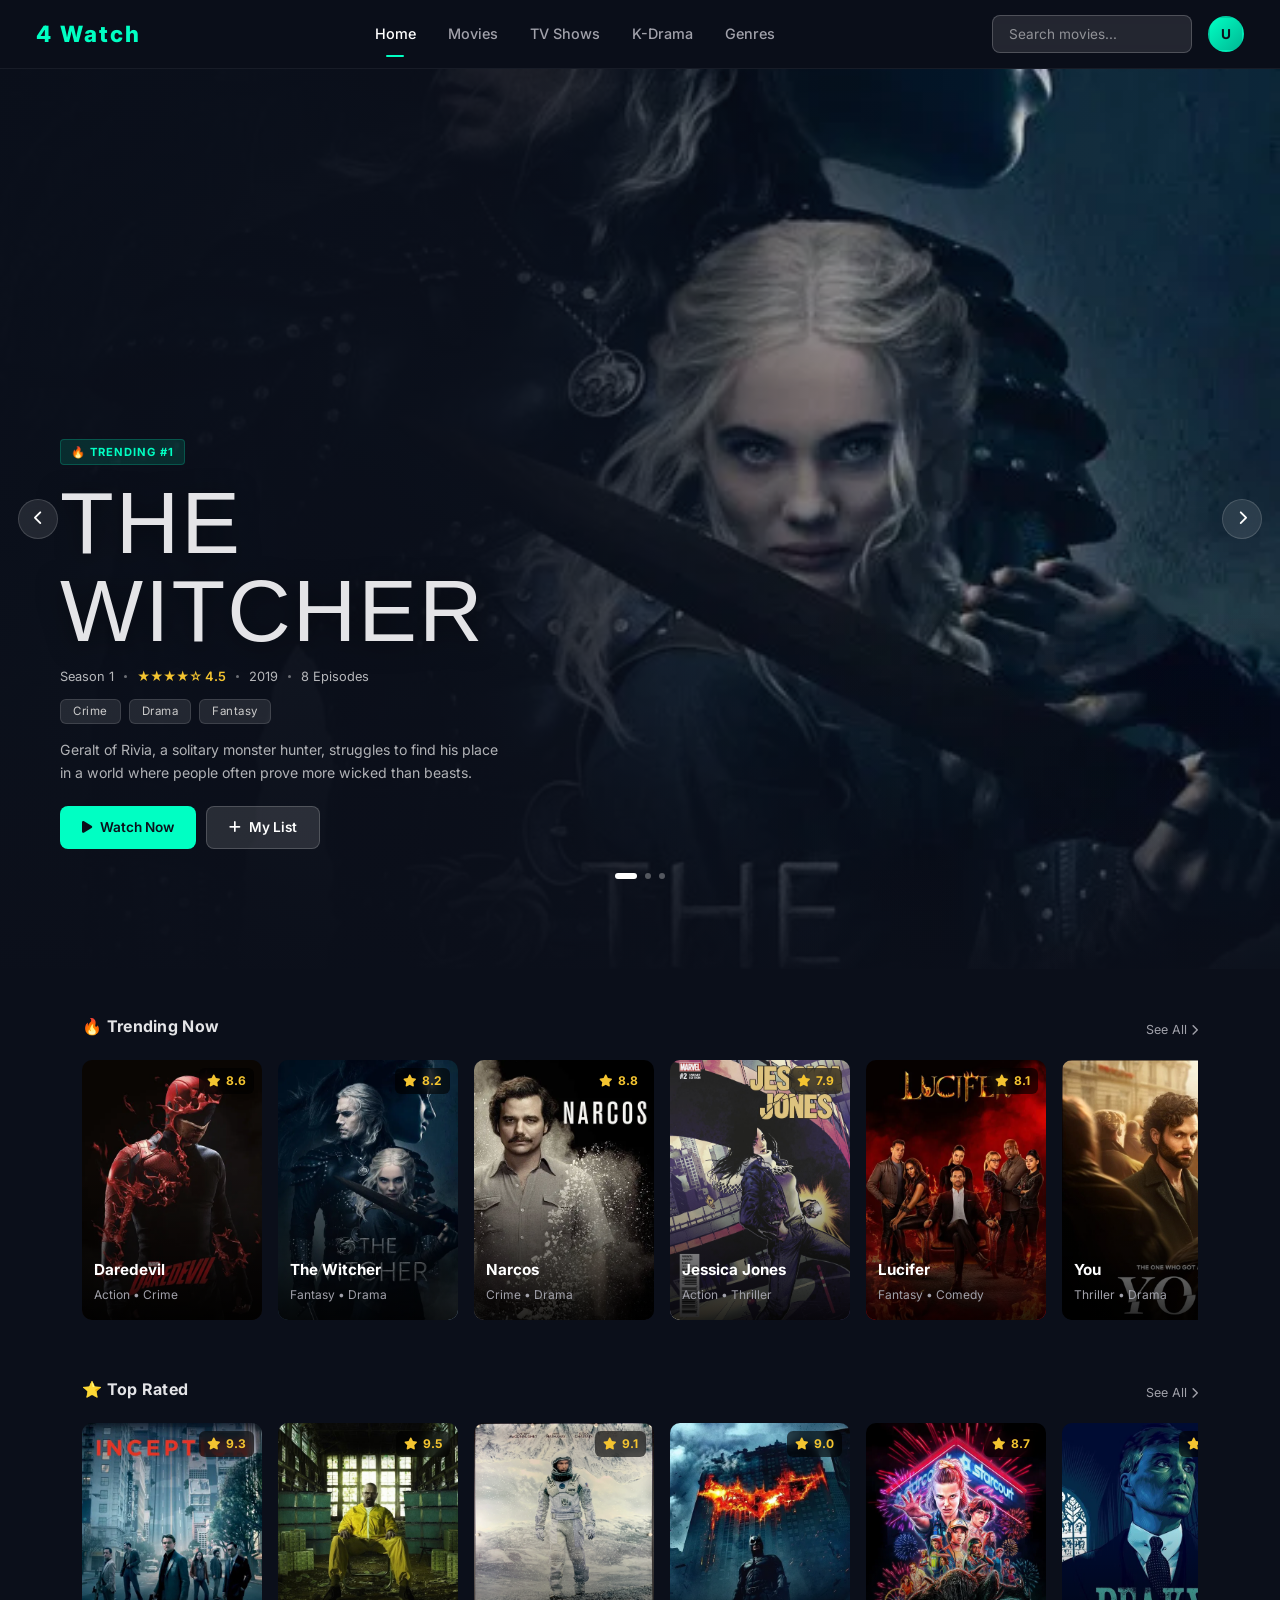
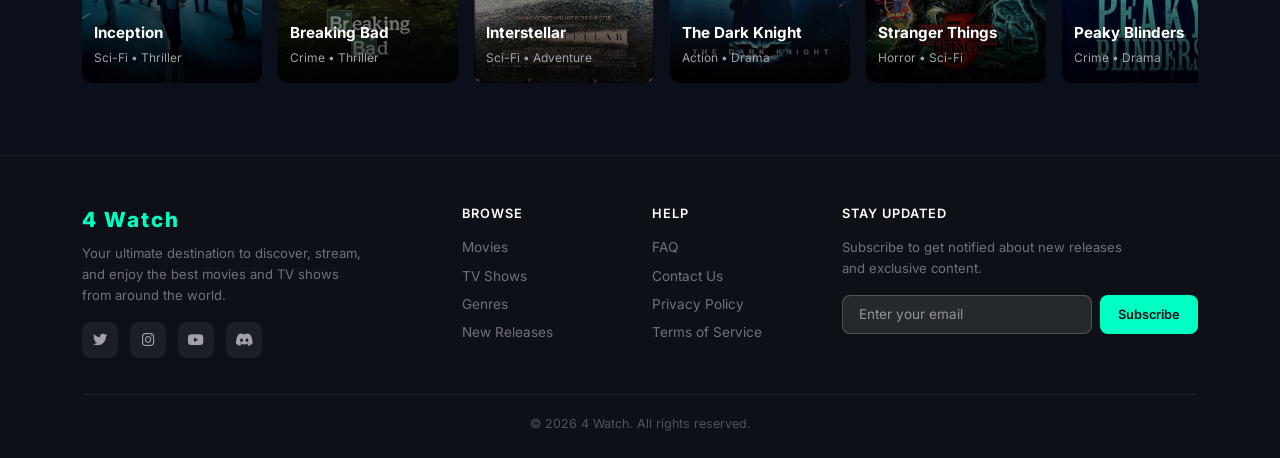
==== commit 50f7c6a5: "update terbaru akun dan film" ====
--- a/index.html
+++ b/index.html
@@ -72,7 +72,45 @@
                 placeholder="Search movies..."
               />
             </form>
-            <div class="nav-avatar">U</div>
+            <div class="dropdown">
+              <div
+                class="nav-avatar dropdown-toggle"
+                id="profileDropdown"
+                data-bs-toggle="dropdown"
+                aria-expanded="false"
+              >
+                U
+              </div>
+              <ul
+                class="dropdown-menu dropdown-menu-end profile-dropdown"
+                aria-labelledby="profileDropdown"
+              >
+                <li class="profile-header">
+                  <div class="nav-avatar large">U</div>
+                  <div class="profile-info">
+                    <span class="profile-name">Ultimate User</span>
+                    <span class="profile-email">user@4watch.com</span>
+                  </div>
+                </li>
+                <li><hr class="dropdown-divider" /></li>
+                <li>
+                  <a class="dropdown-item" href="#"
+                    ><i class="fas fa-user-circle me-2"></i> My Profile</a
+                  >
+                </li>
+                <li>
+                  <a class="dropdown-item" href="#"
+                    ><i class="fas fa-cog me-2"></i> Settings</a
+                  >
+                </li>
+                <li><hr class="dropdown-divider" /></li>
+                <li>
+                  <a class="dropdown-item text-danger" href="login.html"
+                    ><i class="fas fa-sign-out-alt me-2"></i> Sign Out</a
+                  >
+                </li>
+              </ul>
+            </div>
           </div>
         </div>
       </div>
@@ -80,138 +118,121 @@
 
     <!-- HERO SECTION -->
     <div class="hero">
-  <div class="hero-slides">
-
- <!-- Slide 1 -->
-    <div class="hero-slide active">
-      <div class="hero-bg hbg1"></div>
-      <div class="hero-content">
-        <span class="hero-badge">🔥 Trending #1</span>
-        <h1 class="hero-title">THE WITCHER</h1>
-        <div class="hero-meta">
-          <span>Season 1</span><span class="dot"></span>
-          <span class="rating">★★★★☆ 4.5</span><span class="dot"></span>
-          <span>2019</span><span class="dot"></span>
-          <span>8 Episodes</span>
-        </div>
-        <div class="hero-genres">
-          <span class="genre-tag">Crime</span>
-          <span class="genre-tag">Drama</span>
-          <span class="genre-tag">Fantasy</span>
-        </div>
-        <p class="hero-desc">Geralt of Rivia, a solitary monster hunter, struggles to find his place in a world where people often prove more wicked than beasts.</p>
-        <div class="hero-buttons">
-          <button class="btn btn-play"><i class="fas fa-play"></i> Watch Now</button>
-          <button class="btn btn-add"><i class="fas fa-plus"></i> My List</button>
-        </div>
+      <div class="hero-slides">
+        <!-- Slide 1 -->
+        <div class="hero-slide active">
+          <div class="hero-bg hbg1" style="background-image: url('assets/images/thewitcher.jpg'); background-size: cover; background-position: center; background-repeat: no-repeat;"></div>
+          <div class="hero-content">
+            <span class="hero-badge">🔥 Trending #1</span>
+            <h1 class="hero-title">THE WITCHER</h1>
+            <div class="hero-meta">
+              <span>Season 1</span><span class="dot"></span>
+              <span class="rating">★★★★☆ 4.5</span><span class="dot"></span>
+              <span>2019</span><span class="dot"></span>
+              <span>8 Episodes</span>
+            </div>
+            <div class="hero-genres">
+              <span class="genre-tag">Crime</span>
+              <span class="genre-tag">Drama</span>
+              <span class="genre-tag">Fantasy</span>
+            </div>
+            <p class="hero-desc">
+              Geralt of Rivia, a solitary monster hunter, struggles to find his
+              place in a world where people often prove more wicked than beasts.
+            </p>
+            <div class="hero-buttons">
+              <button class="btn btn-play">
+                <i class="fas fa-play"></i> Watch Now
+              </button>
+              <button class="btn btn-add">
+                <i class="fas fa-plus"></i> My List
+              </button>
+            </div>
+          </div>
+        </div>
+
+        <!-- Slide 2 -->
+        <div class="hero-slide">
+          <div class="hero-bg hbg2" style="background-image: url('assets/images/strangerthings.webp'); background-size: cover; background-position: center; background-repeat: no-repeat;"></div>
+          <div class="hero-content">
+            <span class="hero-badge">⭐ Top Pick</span>
+            <h1 class="hero-title">STRANGER THINGS</h1>
+            <div class="hero-meta">
+              <span>Season 4</span><span class="dot"></span>
+              <span class="rating">★★★★★ 4.9</span><span class="dot"></span>
+              <span>2022</span><span class="dot"></span>
+              <span>9 Episodes</span>
+            </div>
+            <div class="hero-genres">
+              <span class="genre-tag">Sci-Fi</span>
+              <span class="genre-tag">Horror</span>
+              <span class="genre-tag">Drama</span>
+            </div>
+            <p class="hero-desc">
+              When a young boy vanishes, a small town uncovers a mystery
+              involving secret experiments, terrifying supernatural forces and
+              one strange little girl.
+            </p>
+            <div class="hero-buttons">
+              <button class="btn btn-play">
+                <i class="fas fa-play"></i> Watch Now
+              </button>
+              <button class="btn btn-add">
+                <i class="fas fa-plus"></i> My List
+              </button>
+            </div>
+          </div>
+        </div>
+
+        <!-- Slide 3 -->
+        <div class="hero-slide">
+          <div class="hero-bg hbg3" style="background-image: url('assets/images/breaking-bad.jpg'); background-size: cover; background-position: center; background-repeat: no-repeat;"></div>
+          <div class="hero-content">
+            <span class="hero-badge">🆕 New Release</span>
+            <h1 class="hero-title">BREAKING BAD</h1>
+            <div class="hero-meta">
+              <span>Season 5</span><span class="dot"></span>
+              <span class="rating">★★★★★ 5.0</span><span class="dot"></span>
+              <span>2013</span><span class="dot"></span>
+              <span>16 Episodes</span>
+            </div>
+            <div class="hero-genres">
+              <span class="genre-tag">Crime</span>
+              <span class="genre-tag">Thriller</span>
+              <span class="genre-tag">Drama</span>
+            </div>
+            <p class="hero-desc">
+              A high school chemistry teacher diagnosed with inoperable lung
+              cancer turns to manufacturing and selling methamphetamine with a
+              former student.
+            </p>
+            <div class="hero-buttons">
+              <button class="btn btn-play">
+                <i class="fas fa-play"></i> Watch Now
+              </button>
+              <button class="btn btn-add">
+                <i class="fas fa-plus"></i> My List
+              </button>
+            </div>
+          </div>
+        </div>
+      </div>
+
+      <!-- Arrows -->
+      <button class="hero-arrow left" id="prevBtn">
+        <i class="fas fa-chevron-left"></i>
+      </button>
+      <button class="hero-arrow right" id="nextBtn">
+        <i class="fas fa-chevron-right"></i>
+      </button>
+
+      <!-- Dots -->
+      <div class="hero-dots">
+        <div class="hero-dot active" data-i="0"></div>
+        <div class="hero-dot" data-i="1"></div>
+        <div class="hero-dot" data-i="2"></div>
       </div>
     </div>
-
-    <!-- Slide 2 -->
-    <div class="hero-slide">
-      <div class="hero-bg hbg2"></div>
-      <div class="hero-content">
-        <span class="hero-badge">⭐ Top Pick</span>
-        <h1 class="hero-title">STRANGER THINGS</h1>
-        <div class="hero-meta">
-          <span>Season 4</span><span class="dot"></span>
-          <span class="rating">★★★★★ 4.9</span><span class="dot"></span>
-          <span>2022</span><span class="dot"></span>
-          <span>9 Episodes</span>
-        </div>
-        <div class="hero-genres">
-          <span class="genre-tag">Sci-Fi</span>
-          <span class="genre-tag">Horror</span>
-          <span class="genre-tag">Drama</span>
-        </div>
-        <p class="hero-desc">When a young boy vanishes, a small town uncovers a mystery involving secret experiments, terrifying supernatural forces and one strange little girl.</p>
-        <div class="hero-buttons">
-          <button class="btn btn-play"><i class="fas fa-play"></i> Watch Now</button>
-          <button class="btn btn-add"><i class="fas fa-plus"></i> My List</button>
-        </div>
-      </div>
-    </div>
-
-     <!-- Slide 3 -->
-    <div class="hero-slide">
-      <div class="hero-bg hbg3"></div>
-      <div class="hero-content">
-        <span class="hero-badge">🆕 New Release</span>
-        <h1 class="hero-title">BREAKING BAD</h1>
-        <div class="hero-meta">
-          <span>Season 5</span><span class="dot"></span>
-          <span class="rating">★★★★★ 5.0</span><span class="dot"></span>
-          <span>2013</span><span class="dot"></span>
-          <span>16 Episodes</span>
-        </div>
-        <div class="hero-genres">
-          <span class="genre-tag">Crime</span>
-          <span class="genre-tag">Thriller</span>
-          <span class="genre-tag">Drama</span>
-        </div>
-        <p class="hero-desc">A high school chemistry teacher diagnosed with inoperable lung cancer turns to manufacturing and selling methamphetamine with a former student.</p>
-        <div class="hero-buttons">
-          <button class="btn btn-play"><i class="fas fa-play"></i> Watch Now</button>
-          <button class="btn btn-add"><i class="fas fa-plus"></i> My List</button>
-        </div>
-      </div>
-    </div>
- 
-  </div>
-
-  <!-- Arrows -->
-  <button class="hero-arrow left" id="prevBtn"><i class="fas fa-chevron-left"></i></button>
-  <button class="hero-arrow right" id="nextBtn"><i class="fas fa-chevron-right"></i></button>
-
-  <!-- Dots -->
-  <div class="hero-dots">
-    <div class="hero-dot active" data-i="0"></div>
-    <div class="hero-dot" data-i="1"></div>
-    <div class="hero-dot" data-i="2"></div>
-  </div>
-</div>
-
-<!-- UP NEXT ROW -->
-<div class="section" style="margin-top: -60px;">
-  <div class="section-header">
-    <span class="section-title">Up Next</span>
-    <a class="section-see-all" href="#">See All</a>
-  </div>
-  <div class="cards-row">
-    <div class="card">
-      <div class="card-thumb"><div class="card-thumb-placeholder c1">THE WITCHER</div><div class="card-overlay"></div><div class="card-play"><i class="fas fa-play"></i></div></div>
-      <div class="card-info"><div class="card-title">The Witcher</div><div class="card-sub">Recently Added</div></div>
-    </div>
-    <div class="card">
-      <div class="card-thumb"><div class="card-thumb-placeholder c2">PLATONIC</div><div class="card-overlay"></div><div class="card-play"><i class="fas fa-play"></i></div></div>
-      <div class="card-info"><div class="card-title">Platonic</div><div class="card-sub">Recently Added</div></div>
-    </div>
-    <div class="card">
-      <div class="card-thumb"><div class="card-thumb-placeholder c3">CROWDED ROOM</div><div class="card-overlay"></div><div class="card-play"><i class="fas fa-play"></i></div></div>
-      <div class="card-info"><div class="card-title">The Crowded Room</div><div class="card-sub">Recently Added</div></div>
-    </div>
-    <div class="card">
-      <div class="card-thumb"><div class="card-thumb-placeholder c4">SWAGGER</div><div class="card-overlay"></div><div class="card-play"><i class="fas fa-play"></i></div></div>
-      <div class="card-info"><div class="card-title">Swagger</div><div class="card-sub">Recently Added</div></div>
-    </div>
-    <div class="card">
-      <div class="card-thumb"><div class="card-thumb-placeholder c5">HIJACK</div><div class="card-overlay"></div><div class="card-play"><i class="fas fa-play"></i></div></div>
-      <div class="card-info"><div class="card-title">Hijack</div><div class="card-sub">Recently Added</div></div>
-    </div>
-    <div class="card">
-      <div class="card-thumb"><div class="card-thumb-placeholder c6">SILO</div><div class="card-overlay"></div><div class="card-play"><i class="fas fa-play"></i></div></div>
-      <div class="card-info"><div class="card-title">Silo</div><div class="card-sub">Recently Added</div></div>
-    </div>
-    <div class="card">
-      <div class="card-thumb"><div class="card-thumb-placeholder c7">SEVERANCE</div><div class="card-overlay"></div><div class="card-play"><i class="fas fa-play"></i></div></div>
-      <div class="card-info"><div class="card-title">Severance</div><div class="card-sub">Recently Added</div></div>
-    </div>
-    <div class="card">
-      <div class="card-thumb"><div class="card-thumb-placeholder c8">TED LASSO</div><div class="card-overlay"></div><div class="card-play"><i class="fas fa-play"></i></div></div>
-      <div class="card-info"><div class="card-title">Ted Lasso</div><div class="card-sub">Recently Added</div></div>
-    </div>
-  </div>
-</div>
 
     <!-- TRENDING NOW -->
     <div class="container mt-5">
@@ -222,7 +243,18 @@
         ></a>
       </div>
       <div class="scroll-row">
-        <div class="movie-card">
+        <div
+          class="movie-card"
+          onclick="
+            watchMovie(
+              'Daredevil',
+              'assets/images/daredevil.webp',
+              'Action • Crime',
+              '8.6',
+              '2015',
+            )
+          "
+        >
           <img src="assets/images/daredevil.webp" alt="Daredevil" />
           <span class="card-rating"><i class="fas fa-star"></i> 8.6</span>
           <div class="card-overlay"></div>
@@ -232,7 +264,18 @@
           </div>
         </div>
 
-        <div class="movie-card">
+        <div
+          class="movie-card"
+          onclick="
+            watchMovie(
+              'The Witcher',
+              'assets/images/thewitcher.jpg',
+              'Fantasy • Drama',
+              '8.2',
+              '2019',
+            )
+          "
+        >
           <img src="assets/images/thewitcher.jpg" alt="The Witcher" />
           <span class="card-rating"><i class="fas fa-star"></i> 8.2</span>
           <div class="card-overlay"></div>
@@ -242,7 +285,18 @@
           </div>
         </div>
 
-        <div class="movie-card">
+        <div
+          class="movie-card"
+          onclick="
+            watchMovie(
+              'Narcos',
+              'assets/images/narcos.jpg',
+              'Crime • Drama',
+              '8.8',
+              '2015',
+            )
+          "
+        >
           <img src="assets/images/narcos.jpg" alt="Narcos" />
           <span class="card-rating"><i class="fas fa-star"></i> 8.8</span>
           <div class="card-overlay"></div>
@@ -252,7 +306,18 @@
           </div>
         </div>
 
-        <div class="movie-card">
+        <div
+          class="movie-card"
+          onclick="
+            watchMovie(
+              'Jessica Jones',
+              'assets/images/jessicajones.jpg',
+              'Action • Thriller',
+              '7.9',
+              '2015',
+            )
+          "
+        >
           <img src="assets/images/jessicajones.jpg" alt="Jessica Jones" />
           <span class="card-rating"><i class="fas fa-star"></i> 7.9</span>
           <div class="card-overlay"></div>
@@ -262,7 +327,18 @@
           </div>
         </div>
 
-        <div class="movie-card">
+        <div
+          class="movie-card"
+          onclick="
+            watchMovie(
+              'Lucifer',
+              'assets/images/lucifer.jpg',
+              'Fantasy • Comedy',
+              '8.1',
+              '2016',
+            )
+          "
+        >
           <img src="assets/images/lucifer.jpg" alt="Lucifer" />
           <span class="card-rating"><i class="fas fa-star"></i> 8.1</span>
           <div class="card-overlay"></div>
@@ -272,7 +348,18 @@
           </div>
         </div>
 
-        <div class="movie-card">
+        <div
+          class="movie-card"
+          onclick="
+            watchMovie(
+              'You',
+              'assets/images/you.jpg',
+              'Thriller • Drama',
+              '7.7',
+              '2018',
+            )
+          "
+        >
           <img src="assets/images/you.jpg" alt="You" />
           <span class="card-rating"><i class="fas fa-star"></i> 7.7</span>
           <div class="card-overlay"></div>
@@ -282,7 +369,18 @@
           </div>
         </div>
 
-        <div class="movie-card">
+        <div
+          class="movie-card"
+          onclick="
+            watchMovie(
+              'The Crown',
+              'assets/images/thecrown.jpg',
+              'Biography • History',
+              '8.7',
+              '2016',
+            )
+          "
+        >
           <img src="assets/images/thecrown.jpg" alt="The Crown" />
           <span class="card-rating"><i class="fas fa-star"></i> 8.7</span>
           <div class="card-overlay"></div>
@@ -303,7 +401,18 @@
         ></a>
       </div>
       <div class="scroll-row">
-        <div class="movie-card">
+        <div
+          class="movie-card"
+          onclick="
+            watchMovie(
+              'Inception',
+              'assets/images/inception.webp',
+              'Sci-Fi • Thriller',
+              '9.3',
+              '2010',
+            )
+          "
+        >
           <img src="assets/images/inception.webp" alt="Inception" />
           <span class="card-rating"><i class="fas fa-star"></i> 9.3</span>
           <div class="card-overlay"></div>
@@ -313,7 +422,18 @@
           </div>
         </div>
 
-        <div class="movie-card">
+        <div
+          class="movie-card"
+          onclick="
+            watchMovie(
+              'Breaking Bad',
+              'assets/images/breaking-bad.jpg',
+              'Crime • Thriller',
+              '9.5',
+              '2008',
+            )
+          "
+        >
           <img src="assets/images/breaking-bad.jpg" alt="Breaking Bad" />
           <span class="card-rating"><i class="fas fa-star"></i> 9.5</span>
           <div class="card-overlay"></div>
@@ -323,7 +443,18 @@
           </div>
         </div>
 
-        <div class="movie-card">
+        <div
+          class="movie-card"
+          onclick="
+            watchMovie(
+              'Interstellar',
+              'assets/images/interstellar.jpg',
+              'Sci-Fi • Adventure',
+              '9.1',
+              '2014',
+            )
+          "
+        >
           <img src="assets/images/interstellar.jpg" alt="Interstellar" />
           <span class="card-rating"><i class="fas fa-star"></i> 9.1</span>
           <div class="card-overlay"></div>
@@ -333,7 +464,18 @@
           </div>
         </div>
 
-        <div class="movie-card">
+        <div
+          class="movie-card"
+          onclick="
+            watchMovie(
+              'The Dark Knight',
+              'assets/images/thedarkknight.jpg',
+              'Action • Drama',
+              '9.0',
+              '2008',
+            )
+          "
+        >
           <img src="assets/images/thedarkknight.jpg" alt="The Dark Knight" />
           <span class="card-rating"><i class="fas fa-star"></i> 9.0</span>
           <div class="card-overlay"></div>
@@ -343,7 +485,18 @@
           </div>
         </div>
 
-        <div class="movie-card">
+        <div
+          class="movie-card"
+          onclick="
+            watchMovie(
+              'Stranger Things',
+              'assets/images/strangerthings.webp',
+              'Horror • Sci-Fi',
+              '8.7',
+              '2016',
+            )
+          "
+        >
           <img src="assets/images/strangerthings.webp" alt="Stranger Things" />
           <span class="card-rating"><i class="fas fa-star"></i> 8.7</span>
           <div class="card-overlay"></div>
@@ -353,7 +506,18 @@
           </div>
         </div>
 
-        <div class="movie-card">
+        <div
+          class="movie-card"
+          onclick="
+            watchMovie(
+              'Peaky Blinders',
+              'assets/images/peakyblinders.webp',
+              'Crime • Drama',
+              '8.8',
+              '2013',
+            )
+          "
+        >
           <img src="assets/images/peakyblinders.webp" alt="Peaky Blinders" />
           <span class="card-rating"><i class="fas fa-star"></i> 8.8</span>
           <div class="card-overlay"></div>
@@ -362,7 +526,18 @@
             <div class="movie-genre">Crime • Drama</div>
           </div>
         </div>
-        <div class="movie-card">
+        <div
+          class="movie-card"
+          onclick="
+            watchMovie(
+              'Comic 8',
+              'assets/images/comic8.jpg',
+              'Comedy • Action',
+              '8.8',
+              '2014',
+            )
+          "
+        >
           <img src="assets/images/comic8.jpg" alt="Comic 8" />
           <span class="card-rating"><i class="fas fa-star"></i> 8.8</span>
           <div class="card-overlay"></div>
@@ -436,30 +611,47 @@
     </footer>
 
     <!-- SCRIPTS -->
+    <script src="https://cdn.jsdelivr.net/npm/bootstrap@5.3.0/dist/js/bootstrap.bundle.min.js"></script>
     <script>
-  const slides = document.querySelectorAll('.hero-slide');
-  const dots   = document.querySelectorAll('.hero-dot');
-  let current  = 0;
-  let timer;
- 
-  function goTo(n) {
-    slides[current].classList.remove('active');
-    dots[current].classList.remove('active');
-    current = (n + slides.length) % slides.length;
-    slides[current].classList.add('active');
-    dots[current].classList.add('active');
-  }
- 
-  function startTimer() {
-    clearInterval(timer);
-    timer = setInterval(() => goTo(current + 1), 5000);
-  }
- 
-  document.getElementById('nextBtn').addEventListener('click', () => { goTo(current + 1); startTimer(); });
-  document.getElementById('prevBtn').addEventListener('click', () => { goTo(current - 1); startTimer(); });
-  dots.forEach(d => d.addEventListener('click', () => { goTo(+d.dataset.i); startTimer(); }));
- 
-  startTimer();
-</script>
+      const slides = document.querySelectorAll(".hero-slide");
+      const dots = document.querySelectorAll(".hero-dot");
+      let current = 0;
+      let timer;
+
+      function goTo(n) {
+        slides[current].classList.remove("active");
+        dots[current].classList.remove("active");
+        current = (n + slides.length) % slides.length;
+        slides[current].classList.add("active");
+        dots[current].classList.add("active");
+      }
+
+      function startTimer() {
+        clearInterval(timer);
+        timer = setInterval(() => goTo(current + 1), 5000);
+      }
+
+      document.getElementById("nextBtn").addEventListener("click", () => {
+        goTo(current + 1);
+        startTimer();
+      });
+      document.getElementById("prevBtn").addEventListener("click", () => {
+        goTo(current - 1);
+        startTimer();
+      });
+      dots.forEach((d) =>
+        d.addEventListener("click", () => {
+          goTo(+d.dataset.i);
+          startTimer();
+        }),
+      );
+
+      startTimer();
+
+      function watchMovie(title, img, genre, rating, year) {
+        const q = `title=${encodeURIComponent(title)}&img=${encodeURIComponent(img)}&genre=${encodeURIComponent(genre)}&rating=${encodeURIComponent(rating)}&year=${encodeURIComponent(year)}&from=index.html`;
+        window.location.href = `nonton.html?${q}`;
+      }
+    </script>
   </body>
 </html>
--- a/style/style.css
+++ b/style/style.css
@@ -1,264 +1,418 @@
 /* GLOBAL STYLES */
 * {
-    box-sizing: border-box; margin: 0; padding: 0;
+  box-sizing: border-box;
+  margin: 0;
+  padding: 0;
 }
 
 :root {
-      --bg: #0a0a0f;
-      --nav-bg: rgba(10,10,15,0.85);
-      --accent: #ffffff;
-      --muted: #8e8e9a;
-      --card-bg: #16161f;
-      --radius: 10px;
-      --badge-red: #e63946;
+  --bg: #0b0f1a;
+  --nav-bg: rgba(11, 15, 26, 0.85);
+  --accent: #00ffc3;
+  --muted: #a1a1aa;
+  --card-bg: #111827;
+  --radius: 10px;
+  --badge-red: #e63946;
 }
 
 body {
-      background: var(--bg);
-      color: #fff;
-      font-family: 'Inter', sans-serif;
-      min-height: 100vh;
-      overflow-x: hidden;
+  background-color: var(--bg);
+  color: #e4e4e7;
+  font-family: "Inter", "Segoe UI", sans-serif;
+  min-height: 100vh;
+  overflow-x: hidden;
 }
 
 /* ===== NAVBAR ===== */
- nav {
-      position: fixed;
-      top: 0; left: 0; right: 0;
-      z-index: 100;
-      display: flex;
-      align-items: center;
-      justify-content: space-between;
-      padding: 0 36px;
-      height: 60px;
-      background: var(--nav-bg);
-      backdrop-filter: blur(18px);
-      border-bottom: 1px solid rgba(255,255,255,0.06);
-    }
- 
-    .nav-logo {
-      font-family: 'Bebas Neue', sans-serif;
-      font-size: 1.7rem;
-      letter-spacing: 2px;
-      color: #fff;
-    }
-    .nav-logo span { color: var(--badge-red); }
- 
-    .nav-links {
-      display: flex;
-      gap: 6px;
-      list-style: none;
-    }
- 
-    .nav-links li a {
-      text-decoration: none;
-      color: rgba(255,255,255,0.65);
-      font-size: 0.85rem;
-      font-weight: 500;
-      padding: 6px 14px;
-      border-radius: 20px;
-      transition: all .2s;
-    }
-    .nav-links li a:hover { color: #fff; background: rgba(255,255,255,0.08); }
-    .nav-links li.active a {
-      color: #fff;
-      background: rgba(255,255,255,0.13);
-      font-weight: 600;
-    }
- 
-    .nav-right { display: flex; align-items: center; gap: 18px; }
-    .nav-right i { color: rgba(255,255,255,0.7); font-size: 1rem; cursor: pointer; transition: color .2s; }
-    .nav-right i:hover { color: #fff; }
-    .nav-avatar {
-      width: 30px; height: 30px;
-      border-radius: 50%;
-      background: linear-gradient(135deg, #e63946, #ff6b6b);
-      display: flex; align-items: center; justify-content: center;
-      font-size: 0.75rem; font-weight: 700; cursor: pointer;
-    }
+.navbar {
+  background: var(--nav-bg);
+  backdrop-filter: blur(14px);
+  -webkit-backdrop-filter: blur(14px);
+  border-bottom: 1px solid rgba(255, 255, 255, 0.06);
+  padding: 0.75rem 1.5rem;
+  position: sticky;
+  top: 0;
+  z-index: 1000;
+}
+
+.navbar-brand {
+  color: var(--accent) !important;
+  font-weight: 800;
+  font-size: 1.4rem;
+  letter-spacing: 2px;
+}
+
+.nav-link {
+  color: var(--muted) !important;
+  font-weight: 500;
+  font-size: 0.9rem;
+  transition: color 0.25s;
+  position: relative;
+}
+
+.nav-link:hover,
+.nav-link.active {
+  color: #fff !important;
+}
+
+.nav-link.active::after {
+  content: "";
+  position: absolute;
+  bottom: -4px;
+  left: 50%;
+  transform: translateX(-50%);
+  width: 18px;
+  height: 2px;
+  background: var(--accent);
+  border-radius: 2px;
+}
+
+.nav-search {
+  background: rgba(255, 255, 255, 0.07);
+  border: 1px solid rgba(255, 255, 255, 0.1);
+  border-radius: 8px;
+  padding: 6px 12px;
+  color: #fff;
+  font-size: 0.85rem;
+  width: 200px;
+  transition:
+    border-color 0.3s,
+    width 0.3s;
+}
+
+.nav-search::placeholder {
+  color: #71717a;
+}
+
+.nav-search:focus {
+  outline: none;
+  border-color: var(--accent);
+  width: 240px;
+}
+
+.nav-avatar {
+  width: 36px;
+  height: 36px;
+  border-radius: 50%;
+  background: linear-gradient(135deg, var(--accent), #00b894);
+  display: flex;
+  align-items: center;
+  justify-content: center;
+  font-weight: 700;
+  font-size: 0.85rem;
+  color: #0b0f1a;
+  cursor: pointer;
+  transition: all 0.3s cubic-bezier(0.4, 0, 0.2, 1);
+  border: 2px solid transparent;
+}
+
+.nav-avatar:hover {
+  transform: scale(1.05);
+  box-shadow: 0 0 15px rgba(0, 255, 195, 0.3);
+  border-color: rgba(255, 255, 255, 0.2);
+}
+
+.nav-avatar.large {
+  width: 50px;
+  height: 50px;
+  font-size: 1.2rem;
+}
+
+/* ===== PROFILE DROPDOWN ===== */
+.profile-dropdown {
+  background: rgba(17, 24, 39, 0.95);
+  backdrop-filter: blur(20px);
+  -webkit-backdrop-filter: blur(20px);
+  border: 1px solid rgba(255, 255, 255, 0.08);
+  border-radius: 14px;
+  padding: 12px;
+  width: 240px;
+  box-shadow: 0 20px 40px rgba(0, 0, 0, 0.4);
+  margin-top: 10px !important;
+  animation: dropdownFade 0.3s ease;
+}
+
+@keyframes dropdownFade {
+  from { opacity: 0; transform: translateY(10px); }
+  to { opacity: 1; transform: translateY(0); }
+}
+
+.profile-header {
+  padding: 8px 8px 16px;
+  display: flex;
+  align-items: center;
+  gap: 12px;
+}
+
+.profile-info {
+  display: flex;
+  flex-direction: column;
+}
+
+.profile-name {
+  color: #fff;
+  font-weight: 600;
+  font-size: 0.95rem;
+  line-height: 1.2;
+}
+
+.profile-email {
+  color: var(--muted);
+  font-size: 0.75rem;
+}
+
+.dropdown-item {
+  color: #d1d5db;
+  font-size: 0.85rem;
+  padding: 10px 12px;
+  border-radius: 8px;
+  transition: all 0.2s;
+  display: flex;
+  align-items: center;
+}
+
+.dropdown-item i {
+  width: 20px;
+  font-size: 0.9rem;
+  color: var(--muted);
+}
+
+.dropdown-item:hover {
+  background: rgba(255, 255, 255, 0.05);
+  color: var(--accent);
+}
+
+.dropdown-item:hover i {
+  color: var(--accent);
+}
+
+.dropdown-divider {
+  border-color: rgba(255, 255, 255, 0.08);
+  margin: 8px 0;
+}
+
+.dropdown-toggle::after {
+  display: none;
+}
+
+/* ===== PAGE HEADER ===== */
+.page-header {
+  padding: 48px 0 12px;
+  text-align: center;
+}
+
+.page-header h1 {
+  font-size: 2.2rem;
+  font-weight: 800;
+  margin-bottom: 8px;
+}
+
+.page-header p {
+  color: #71717a;
+  font-size: 0.92rem;
+  max-width: 520px;
+  margin: 0 auto 36px;
+}
 
 /* ===== HERO ===== */
- .hero {
-      position: relative;
-      height: 100vh;
-      min-height: 560px;
-      overflow: hidden;
-    }
- 
-    .hero-slides { position: relative; width: 100%; height: 100%; }
- 
-    .hero-slide {
-      position: absolute;
-      inset: 0;
-      opacity: 0;
-      transition: opacity 0.8s ease;
-    }
-    .hero-slide.active { opacity: 1; z-index: 2; }
- 
-    .hero-bg {
-      position: absolute;
-      inset: 0;
-      background-size: cover;
-      background-position: center top;
-      transform: scale(1.04);
-      transition: transform 8s ease;
-    }
-    .hero-slide.active .hero-bg { transform: scale(1); }
- 
-    /* gradient overlay */
-    .hero-slide::after {
-      content: '';
-      position: absolute;
-      inset: 0;
-      background:
-        linear-gradient(to right, rgba(10,10,15,0.92) 38%, rgba(10,10,15,0.2) 75%, transparent 100%),
-        linear-gradient(to top, rgba(10,10,15,0.9) 0%, transparent 40%);
-      z-index: 1;
-    }
- 
-    .hero-content {
-      position: absolute;
-      bottom: 120px;
-      left: 60px;
-      z-index: 3;
-      max-width: 520px;
-    }
- 
-    .hero-badge {
-      display: inline-flex;
-      align-items: center;
-      gap: 6px;
-      background: var(--badge-red);
-      color: #fff;
-      font-size: 0.7rem;
-      font-weight: 700;
-      letter-spacing: 1px;
-      text-transform: uppercase;
-      padding: 4px 10px;
-      border-radius: 4px;
-      margin-bottom: 14px;
-    }
- 
-    .hero-title {
-      font-family: 'Bebas Neue', sans-serif;
-      font-size: clamp(3rem, 7vw, 5.5rem);
-      line-height: 1;
-      letter-spacing: 2px;
-      margin-bottom: 12px;
-      text-shadow: 0 4px 24px rgba(0,0,0,0.5);
-    }
- 
-    .hero-meta {
-      display: flex;
-      align-items: center;
-      gap: 10px;
-      font-size: 0.8rem;
-      color: rgba(255,255,255,0.7);
-      margin-bottom: 12px;
-      flex-wrap: wrap;
-    }
-    .dot {
-      width: 3px; height: 3px;
-      background: rgba(255,255,255,0.4);
-      border-radius: 50%;
-    }
-    .rating { color: #f4c430; font-weight: 600; }
- 
-    .hero-genres {
-      display: flex;
-      gap: 8px;
-      flex-wrap: wrap;
-      margin-bottom: 14px;
-    }
-    .genre-tag {
-      background: rgba(255,255,255,0.1);
-      border: 1px solid rgba(255,255,255,0.12);
-      padding: 3px 12px;
-      border-radius: 6px;
-      font-size: 0.72rem;
-      color: #ccc;
-      letter-spacing: 0.5px;
-    }
- 
-    .hero-desc {
-      font-size: 0.88rem;
-      color: rgba(255,255,255,0.68);
-      line-height: 1.65;
-      margin-bottom: 22px;
-      max-width: 440px;
-    }
- 
-    .hero-buttons { display: flex; gap: 10px; }
- 
-    .btn {
-      display: inline-flex;
-      align-items: center;
-      gap: 8px;
-      border: none;
-      border-radius: 8px;
-      padding: 10px 22px;
-      font-size: 0.85rem;
-      font-weight: 600;
-      cursor: pointer;
-      transition: all .2s;
-      font-family: 'Inter', sans-serif;
-    }
-    .btn-play {
-      background: #fff;
-      color: #0a0a0f;
-    }
-    .btn-play:hover { background: rgba(255,255,255,0.88); transform: scale(1.03); }
- 
-    .btn-add {
-      background: rgba(255,255,255,0.12);
-      color: #fff;
-      border: 1px solid rgba(255,255,255,0.18);
-      backdrop-filter: blur(8px);
-    }
-    .btn-add:hover { background: rgba(255,255,255,0.2); }
- 
-    /* dots */
-    .hero-dots {
-      position: absolute;
-      bottom: 90px;
-      left: 50%;
-      transform: translateX(-50%);
-      display: flex;
-      gap: 8px;
-      z-index: 10;
-    }
-    .hero-dot {
-      width: 6px; height: 6px;
-      border-radius: 3px;
-      background: rgba(255,255,255,0.3);
-      cursor: pointer;
-      transition: all .3s;
-    }
-    .hero-dot.active {
-      width: 22px;
-      background: #fff;
-    }
- 
-    /* arrows */
-    .hero-arrow {
-      position: absolute;
-      top: 50%;
-      transform: translateY(-50%);
-      z-index: 10;
-      width: 40px; height: 40px;
-      border-radius: 50%;
-      background: rgba(255,255,255,0.1);
-      border: 1px solid rgba(255,255,255,0.15);
-      backdrop-filter: blur(8px);
-      color: #fff;
-      font-size: 0.9rem;
-      cursor: pointer;
-      display: flex; align-items: center; justify-content: center;
-      transition: all .2s;
-    }
-    .hero-arrow:hover { background: rgba(255,255,255,0.22); }
-    .hero-arrow.left { left: 18px; }
-    .hero-arrow.right { right: 18px; }
+.hero {
+  position: relative;
+  height: 100vh;
+  min-height: 560px;
+  overflow: hidden;
+}
+
+.hero-slides { position: relative; width: 100%; height: 100%; }
+
+.hero-slide {
+  position: absolute;
+  inset: 0;
+  opacity: 0;
+  transition: opacity 0.8s ease;
+}
+.hero-slide.active { opacity: 1; z-index: 2; }
+
+.hero-bg {
+  position: absolute;
+  inset: 0;
+  background-size: cover;
+  background-position: center top;
+  transform: scale(1.04);
+  transition: transform 8s ease;
+}
+.hero-slide.active .hero-bg { transform: scale(1); }
+
+/* gradient overlay */
+.hero-slide::after {
+  content: '';
+  position: absolute;
+  inset: 0;
+  background:
+    linear-gradient(to right, rgba(11,15,26,0.92) 38%, rgba(11,15,26,0.2) 75%, transparent 100%),
+    linear-gradient(to top, rgba(11,15,26,0.9) 0%, transparent 40%);
+  z-index: 1;
+}
+
+.hero-content {
+  position: absolute;
+  bottom: 120px;
+  left: 60px;
+  z-index: 3;
+  max-width: 520px;
+}
+
+.hero-content img {
+  width: 100%;
+  max-width: 220px;
+  height: auto;
+  border-radius: 12px;
+  margin-bottom: 24px;
+  box-shadow: 0 12px 30px rgba(0, 0, 0, 0.5);
+  display: block;
+  border: 1px solid rgba(255, 255, 255, 0.1);
+  transition: transform 0.3s ease;
+}
+
+.hero-content img:hover {
+  transform: scale(1.02);
+}
+
+.hero-badge {
+  display: inline-flex;
+  align-items: center;
+  gap: 6px;
+  background: rgba(0, 255, 195, 0.12);
+  color: var(--accent);
+  font-size: 0.7rem;
+  font-weight: 700;
+  letter-spacing: 1px;
+  text-transform: uppercase;
+  padding: 4px 10px;
+  border-radius: 4px;
+  margin-bottom: 14px;
+  border: 1px solid rgba(0, 255, 195, 0.2);
+}
+
+.hero-title {
+  font-family: 'Bebas Neue', sans-serif;
+  font-size: clamp(3rem, 7vw, 5.5rem);
+  line-height: 1;
+  letter-spacing: 2px;
+  margin-bottom: 12px;
+  text-shadow: 0 4px 24px rgba(0,0,0,0.5);
+}
+
+.hero-meta {
+  display: flex;
+  align-items: center;
+  gap: 10px;
+  font-size: 0.8rem;
+  color: rgba(255,255,255,0.7);
+  margin-bottom: 12px;
+  flex-wrap: wrap;
+}
+.dot {
+  width: 3px; height: 3px;
+  background: rgba(255,255,255,0.4);
+  border-radius: 50%;
+}
+.rating { color: #f4c430; font-weight: 600; }
+
+.hero-genres {
+  display: flex;
+  gap: 8px;
+  flex-wrap: wrap;
+  margin-bottom: 14px;
+}
+.genre-tag {
+  background: rgba(255,255,255,0.1);
+  border: 1px solid rgba(255,255,255,0.12);
+  padding: 3px 12px;
+  border-radius: 6px;
+  font-size: 0.72rem;
+  color: #ccc;
+  letter-spacing: 0.5px;
+}
+
+.hero-desc {
+  font-size: 0.88rem;
+  color: rgba(255,255,255,0.68);
+  line-height: 1.65;
+  margin-bottom: 22px;
+  max-width: 440px;
+}
+
+.hero-buttons { display: flex; gap: 10px; }
+
+.btn {
+  display: inline-flex;
+  align-items: center;
+  gap: 8px;
+  border: none;
+  border-radius: 8px;
+  padding: 10px 22px;
+  font-size: 0.85rem;
+  font-weight: 600;
+  cursor: pointer;
+  transition: all .2s;
+  font-family: 'Inter', sans-serif;
+}
+.btn-play {
+  background: var(--accent);
+  color: #0b0f1a;
+}
+.btn-play:hover { background: rgba(0, 255, 195, 0.88); transform: scale(1.03); }
+
+.btn-add {
+  background: rgba(255,255,255,0.12);
+  color: #fff;
+  border: 1px solid rgba(255,255,255,0.18);
+  backdrop-filter: blur(8px);
+}
+.btn-add:hover { background: rgba(255,255,255,0.2); }
+
+/* dots */
+.hero-dots {
+  position: absolute;
+  bottom: 90px;
+  left: 50%;
+  transform: translateX(-50%);
+  display: flex;
+  gap: 8px;
+  z-index: 10;
+}
+.hero-dot {
+  width: 6px; height: 6px;
+  border-radius: 3px;
+  background: rgba(255,255,255,0.3);
+  cursor: pointer;
+  transition: all .3s;
+}
+.hero-dot.active {
+  width: 22px;
+  background: #fff;
+}
+
+/* arrows */
+.hero-arrow {
+  position: absolute;
+  top: 50%;
+  transform: translateY(-50%);
+  z-index: 10;
+  width: 40px; height: 40px;
+  border-radius: 50%;
+  background: rgba(255,255,255,0.1);
+  border: 1px solid rgba(255,255,255,0.15);
+  backdrop-filter: blur(8px);
+  color: #fff;
+  font-size: 0.9rem;
+  cursor: pointer;
+  display: flex; align-items: center; justify-content: center;
+  transition: all .2s;
+}
+.hero-arrow:hover { background: rgba(255,255,255,0.22); }
+.hero-arrow.left { left: 18px; }
+.hero-arrow.right { right: 18px; }
 
  /* ── ROW SECTION ── */
     .section {
@@ -286,7 +440,7 @@
       text-decoration: none;
       transition: color .2s;
     }
-    .section-see-all:hover { color: #0a0a0f; }
+    .section-see-all:hover { color: var(--accent); }
  
     .cards-row {
       display: flex;
@@ -325,8 +479,9 @@
       justify-content: center;
       font-family: 'Bebas Neue', sans-serif;
       font-size: 1.1rem;
-      letter-spacing: 1px;
-      color: black;
+      letter-spacing: 1.5px;
+      color: #fff;
+      text-shadow: 0 2px 10px rgba(0,0,0,0.5);
     }
  
     .card-overlay {
@@ -340,14 +495,13 @@
       bottom: 8px; right: 8px;
       width: 28px; height: 28px;
       border-radius: 50%;
-      background: rgba(255,255,255,0.15);
-      backdrop-filter: blur(6px);
+      background: var(--accent);
       border: 1px solid rgba(255,255,255,0.2);
       display: flex; align-items: center; justify-content: center;
       opacity: 0;
-      transition: opacity .2s;
+      transition: all .2s;
       font-size: 0.65rem;
-      color: black;
+      color: #0b0f1a;
     }
     .card:hover .card-play { opacity: 1; }
  
@@ -355,15 +509,15 @@
     .card-title { font-size: 0.82rem; font-weight: 600; margin-bottom: 3px; }
     .card-sub { font-size: 0.72rem; color: var(--muted); }
  
-    /* ── BACKGROUND COLORS for placeholder cards ── */
-    .c1 { background: linear-gradient(135deg, #1a1a2e, #e63946); }
-    .c2 { background: linear-gradient(135deg, #0d2137, #1e6091); }
-    .c3 { background: linear-gradient(135deg, #1a0a0a, #8b1a1a); }
-    .c4 { background: linear-gradient(135deg, #0d1a0d, #1a5c1a); }
-    .c5 { background: linear-gradient(135deg, #1a150a, #7a5c1a); }
-    .c6 { background: linear-gradient(135deg, #1a0a1a, #6b1a6b); }
-    .c7 { background: linear-gradient(135deg, #0a1a1a, #1a5c5c); }
-    .c8 { background: linear-gradient(135deg, #1a1000, #5c4a00); }
+    /* ── DARK GRADIENTS for placeholder cards ── */
+    .c1 { background: linear-gradient(135deg, #1a1a2e, #16213e); border: 1px solid rgba(255,255,255,0.05); }
+    .c2 { background: linear-gradient(135deg, #0d1b2a, #1b263b); border: 1px solid rgba(255,255,255,0.05); }
+    .c3 { background: linear-gradient(135deg, #1a0f0f, #2d1b1b); border: 1px solid rgba(255,255,255,0.05); }
+    .c4 { background: linear-gradient(135deg, #0f1a10, #1b2d1c); border: 1px solid rgba(255,255,255,0.05); }
+    .c5 { background: linear-gradient(135deg, #1a140f, #2d241b); border: 1px solid rgba(255,255,255,0.05); }
+    .c6 { background: linear-gradient(135deg, #1a0f1a, #2d1b2d); border: 1px solid rgba(255,255,255,0.05); }
+    .c7 { background: linear-gradient(135deg, #0f1a1a, #1b2d2d); border: 1px solid rgba(255,255,255,0.05); }
+    .c8 { background: linear-gradient(135deg, #1a1a0f, #2d2d1b); border: 1px solid rgba(255,255,255,0.05); }
  
     /* hero backgrounds using gradient as placeholder */
     .hbg1 { background: linear-gradient(160deg, #1a0a0a 0%, #3d0000 40%, #8b1a1a 70%, #c0392b 100%); }
@@ -384,39 +538,39 @@
     
 /* ===== NO RESULTS ===== */
 .no-results {
-    text-align: center;
-    padding: 60px 0;
-    color: #52525b;
-    font-size: 1rem;
+  text-align: center;
+  padding: 60px 0;
+  color: #52525b;
+  font-size: 1rem;
 }
 
 .no-results i {
-    font-size: 2.5rem;
-    margin-bottom: 12px;
-    display: block;
-    color: #333;
+  font-size: 2.5rem;
+  margin-bottom: 12px;
+  display: block;
+  color: #333;
 }
 
 /* ===== SCROLL ROW ===== */
 .scroll-row {
-    overflow-x: auto;
-    display: flex;
-    gap: 16px;
-    padding-bottom: 12px;
-    scroll-behavior: smooth;
+  overflow-x: auto;
+  display: flex;
+  gap: 16px;
+  padding-bottom: 12px;
+  scroll-behavior: smooth;
 }
 
 .scroll-row::-webkit-scrollbar {
-    height: 4px;
+  height: 4px;
 }
 
 .scroll-row::-webkit-scrollbar-track {
-    background: transparent;
+  background: transparent;
 }
 
 .scroll-row::-webkit-scrollbar-thumb {
-    background: #00ffc3;
-    border-radius: 4px;
+  background: #00ffc3;
+  border-radius: 4px;
 }
 
 /* ===== MOVIE CARDS ===== */
@@ -497,189 +651,189 @@
 
 /* ===== GENRE GRID & CARDS ===== */
 .genre-grid {
-    display: grid;
-    grid-template-columns: repeat(auto-fill, minmax(260px, 1fr));
-    gap: 20px;
-    padding-bottom: 20px;
+  display: grid;
+  grid-template-columns: repeat(auto-fill, minmax(260px, 1fr));
+  gap: 20px;
+  padding-bottom: 20px;
 }
 
 .genre-card {
-    position: relative;
-    border-radius: 14px;
-    overflow: hidden;
-    height: 170px;
-    cursor: pointer;
-    transition:
-        transform 0.3s,
-        box-shadow 0.3s;
-    text-decoration: none;
+  position: relative;
+  border-radius: 14px;
+  overflow: hidden;
+  height: 170px;
+  cursor: pointer;
+  transition:
+    transform 0.3s,
+    box-shadow 0.3s;
+  text-decoration: none;
 }
 
 .genre-card:hover {
-    transform: translateY(-5px);
-    box-shadow: 0 14px 35px rgba(0, 0, 0, 0.5);
+  transform: translateY(-5px);
+  box-shadow: 0 14px 35px rgba(0, 0, 0, 0.5);
 }
 
 .genre-card img {
-    width: 100%;
-    height: 100%;
-    object-fit: cover;
-    display: block;
-    transition: transform 0.4s;
+  width: 100%;
+  height: 100%;
+  object-fit: cover;
+  display: block;
+  transition: transform 0.4s;
 }
 
 .genre-card:hover img {
-    transform: scale(1.08);
+  transform: scale(1.08);
 }
 
 .genre-overlay {
-    position: absolute;
-    top: 0;
-    left: 0;
-    right: 0;
-    bottom: 0;
-    display: flex;
-    flex-direction: column;
-    align-items: center;
-    justify-content: center;
-    transition: background 0.3s;
+  position: absolute;
+  top: 0;
+  left: 0;
+  right: 0;
+  bottom: 0;
+  display: flex;
+  flex-direction: column;
+  align-items: center;
+  justify-content: center;
+  transition: background 0.3s;
 }
 
 .genre-icon {
-    font-size: 1.8rem;
-    margin-bottom: 8px;
-    color: #fff;
-    text-shadow: 0 2px 8px rgba(0, 0, 0, 0.5);
+  font-size: 1.8rem;
+  margin-bottom: 8px;
+  color: #fff;
+  text-shadow: 0 2px 8px rgba(0, 0, 0, 0.5);
 }
 
 .genre-name {
-    font-size: 1.15rem;
-    font-weight: 700;
-    color: #fff;
-    text-shadow: 0 2px 10px rgba(0, 0, 0, 0.6);
-    letter-spacing: 0.5px;
+  font-size: 1.15rem;
+  font-weight: 700;
+  color: #fff;
+  text-shadow: 0 2px 10px rgba(0, 0, 0, 0.6);
+  letter-spacing: 0.5px;
 }
 
 .genre-count {
-    font-size: 0.75rem;
-    color: rgba(255, 255, 255, 0.7);
-    margin-top: 4px;
+  font-size: 0.75rem;
+  color: rgba(255, 255, 255, 0.7);
+  margin-top: 4px;
 }
 
 .genre-card:hover .genre-overlay {
-    background: rgba(0, 255, 195, 0.15);
+  background: rgba(0, 255, 195, 0.15);
 }
 
 /* ===== FILTER BAR ===== */
 .filter-bar {
-    display: flex;
-    gap: 10px;
-    justify-content: center;
-    flex-wrap: wrap;
-    margin-bottom: 36px;
+  display: flex;
+  gap: 10px;
+  justify-content: center;
+  flex-wrap: wrap;
+  margin-bottom: 36px;
 }
 
 .filter-btn {
-    background: rgba(255, 255, 255, 0.06);
-    border: 1px solid rgba(255, 255, 255, 0.08);
-    color: #a1a1aa;
-    padding: 7px 20px;
-    border-radius: 20px;
-    font-size: 0.82rem;
-    font-weight: 500;
-    cursor: pointer;
-    transition: all 0.25s;
+  background: rgba(255, 255, 255, 0.06);
+  border: 1px solid rgba(255, 255, 255, 0.08);
+  color: #a1a1aa;
+  padding: 7px 20px;
+  border-radius: 20px;
+  font-size: 0.82rem;
+  font-weight: 500;
+  cursor: pointer;
+  transition: all 0.25s;
 }
 
 .filter-btn:hover,
 .filter-btn.active {
-    background: #00ffc3;
-    color: #0b0f1a;
-    border-color: #00ffc3;
-    font-weight: 600;
+  background: #00ffc3;
+  color: #0b0f1a;
+  border-color: #00ffc3;
+  font-weight: 600;
 }
 
 /* ===== MOVIE GRID ===== */
 .movie-grid {
-    display: grid;
-    grid-template-columns: repeat(auto-fill, minmax(190px, 1fr));
-    gap: 22px;
+  display: grid;
+  grid-template-columns: repeat(auto-fill, minmax(190px, 1fr));
+  gap: 22px;
 }
 
 /* ===== FOOTER ===== */
 footer {
-    background: #0d1117;
-    border-top: 1px solid rgba(255, 255, 255, 0.06);
-    padding: 48px 0 24px;
-    margin-top: 60px;
+  background: #0d1117;
+  border-top: 1px solid rgba(255, 255, 255, 0.06);
+  padding: 48px 0 24px;
+  margin-top: 60px;
 }
 
 .footer-brand {
-    font-size: 1.3rem;
-    font-weight: 800;
-    color: #00ffc3;
-    letter-spacing: 2px;
-    margin-bottom: 8px;
+  font-size: 1.3rem;
+  font-weight: 800;
+  color: #00ffc3;
+  letter-spacing: 2px;
+  margin-bottom: 8px;
 }
 
 .footer-desc {
-    color: #71717a;
-    font-size: 0.82rem;
-    max-width: 280px;
-    line-height: 1.6;
+  color: #71717a;
+  font-size: 0.82rem;
+  max-width: 280px;
+  line-height: 1.6;
 }
 
 .footer-heading {
-    font-size: 0.8rem;
-    font-weight: 600;
-    color: #fff;
-    text-transform: uppercase;
-    letter-spacing: 1px;
-    margin-bottom: 14px;
+  font-size: 0.8rem;
+  font-weight: 600;
+  color: #fff;
+  text-transform: uppercase;
+  letter-spacing: 1px;
+  margin-bottom: 14px;
 }
 
 .footer-link {
-    display: block;
-    color: #71717a;
-    text-decoration: none;
-    font-size: 0.85rem;
-    margin-bottom: 8px;
-    transition: color 0.2s;
+  display: block;
+  color: #71717a;
+  text-decoration: none;
+  font-size: 0.85rem;
+  margin-bottom: 8px;
+  transition: color 0.2s;
 }
 
 .footer-link:hover {
-    color: #00ffc3;
+  color: #00ffc3;
 }
 
 .social-icon {
-    width: 36px;
-    height: 36px;
-    border-radius: 8px;
-    background: rgba(255, 255, 255, 0.06);
-    display: inline-flex;
-    align-items: center;
-    justify-content: center;
-    color: #a1a1aa;
-    font-size: 0.9rem;
-    transition:
-        background 0.25s,
-        color 0.25s;
-    text-decoration: none;
-    margin-right: 8px;
+  width: 36px;
+  height: 36px;
+  border-radius: 8px;
+  background: rgba(255, 255, 255, 0.06);
+  display: inline-flex;
+  align-items: center;
+  justify-content: center;
+  color: #a1a1aa;
+  font-size: 0.9rem;
+  transition:
+    background 0.25s,
+    color 0.25s;
+  text-decoration: none;
+  margin-right: 8px;
 }
 
 .social-icon:hover {
-    background: #00ffc3;
-    color: #0b0f1a;
+  background: #00ffc3;
+  color: #0b0f1a;
 }
 
 .footer-bottom {
-    border-top: 1px solid rgba(255, 255, 255, 0.06);
-    padding-top: 20px;
-    margin-top: 36px;
-    text-align: center;
-    color: #52525b;
-    font-size: 0.78rem;
+  border-top: 1px solid rgba(255, 255, 255, 0.06);
+  padding-top: 20px;
+  margin-top: 36px;
+  text-align: center;
+  color: #52525b;
+  font-size: 0.78rem;
 }
 
 /* ===== FOOTER INPUT ===== */
@@ -704,28 +858,568 @@
 
 /* ===== ANIMATIONS ===== */
 @keyframes fadeInUp {
-    from {
-        opacity: 0;
-        transform: translateY(20px);
-    }
-    to {
-        opacity: 1;
-        transform: translateY(0);
-    }
+  from {
+    opacity: 0;
+    transform: translateY(20px);
+  }
+  to {
+    opacity: 1;
+    transform: translateY(0);
+  }
 }
 
 .fade-in-up {
-    animation: fadeInUp 0.6s ease forwards;
+  animation: fadeInUp 0.6s ease forwards;
 }
 
 .delay-1 {
-    animation-delay: 0.1s;
+  animation-delay: 0.1s;
 }
 
 .delay-2 {
-    animation-delay: 0.2s;
+  animation-delay: 0.2s;
 }
 
 .delay-3 {
-    animation-delay: 0.3s;
-}
+  animation-delay: 0.3s;
+}
+
+/* ===== AUTH & LANDING PAGE (LOGIN.HTML) ===== */
+:root {
+  --auth-bg: #0b0f1a;
+  --auth-card-bg: #111827;
+  --auth-input-bg: #1f2937;
+  --auth-border: rgba(255, 255, 255, 0.08);
+  --auth-accent: #00ffc3;
+  --auth-accent-glow: rgba(0, 255, 195, 0.2);
+}
+
+#landing {
+  position: relative;
+  min-height: 100vh;
+  display: flex;
+  flex-direction: column;
+  overflow: hidden;
+  transition:
+    opacity 0.5s ease,
+    transform 0.5s ease;
+  background-color: var(--auth-bg);
+}
+
+#landing .navbar {
+  display: flex;
+  justify-content: space-between;
+  align-items: center;
+  padding: 24px 48px;
+  background: transparent;
+  border-bottom: none;
+  position: relative;
+  z-index: 100;
+}
+
+#landing .navbar-brand {
+  font-weight: 800;
+  font-size: 24px;
+  color: var(--auth-accent);
+  letter-spacing: 1.5px;
+}
+
+#landing.hide {
+  opacity: 0;
+  transform: scale(0.97);
+  pointer-events: none;
+}
+
+.poster-grid {
+  position: absolute;
+  inset: 0;
+  display: grid;
+  grid-template-columns: repeat(8, 1fr);
+  grid-template-rows: repeat(4, 1fr);
+  gap: 6px;
+  padding: 6px;
+  transform: rotate(-4deg) scale(1.18);
+  transform-origin: center;
+  z-index: 0;
+}
+
+.poster {
+  border-radius: 6px;
+  background: var(--auth-card-bg);
+  overflow: hidden;
+  position: relative;
+  animation: posterFloat linear infinite;
+}
+
+.poster::before {
+  content: "";
+  position: absolute;
+  inset: 0;
+  opacity: 0.4;
+}
+
+.p1::before {
+  background: linear-gradient(135deg, #1a1a2e, #16213e, #0f3460);
+}
+.p2::before {
+  background: linear-gradient(135deg, #2d1b69, #11998e, #38ef7d);
+}
+.p3::before {
+  background: linear-gradient(135deg, #ff416c, #ff4b2b);
+}
+.p4::before {
+  background: linear-gradient(135deg, #0f2027, #203a43, #2c5364);
+}
+.p5::before {
+  background: linear-gradient(135deg, #373b44, #4286f4);
+}
+.p6::before {
+  background: linear-gradient(135deg, #c94b4b, #4b134f);
+}
+.p7::before {
+  background: linear-gradient(135deg, #005c97, #363795);
+}
+.p8::before {
+  background: linear-gradient(135deg, #1d2671, #c33764);
+}
+.p9::before {
+  background: linear-gradient(135deg, #134e5e, #71b280);
+}
+.p10::before {
+  background: linear-gradient(135deg, #f46b45, #eea849);
+}
+.p11::before {
+  background: linear-gradient(135deg, #42275a, #734b6d);
+}
+.p12::before {
+  background: linear-gradient(135deg, #1a1a2e, #e94560);
+}
+
+.poster:hover {
+  transform: scale(1.05) rotate(0deg);
+  z-index: 10;
+  box-shadow: 0 10px 30px rgba(0, 0, 0, 0.5);
+  transition: all 0.3s;
+}
+
+.poster:hover::before {
+  opacity: 0.1;
+}
+
+.poster::after {
+  content: attr(data-title);
+  position: absolute;
+  bottom: 10px;
+  left: 10px;
+  right: 10px;
+  font-size: 9px;
+  font-weight: 700;
+  color: rgba(255, 255, 255, 0.5);
+  text-transform: uppercase;
+  letter-spacing: 1px;
+  line-height: 1.2;
+}
+
+@keyframes posterFloat {
+  0%,
+  100% {
+    transform: translateY(0px);
+  }
+  50% {
+    transform: translateY(-8px);
+  }
+}
+
+.overlay-auth {
+  position: absolute;
+  inset: 0;
+  background:
+    radial-gradient(
+      ellipse 70% 60% at 50% 50%,
+      rgba(11, 15, 26, 0.6) 0%,
+      rgba(11, 15, 26, 0.95) 100%
+    ),
+    linear-gradient(
+      to bottom,
+      rgba(11, 15, 26, 0.7) 0%,
+      transparent 30%,
+      transparent 70%,
+      rgba(11, 15, 26, 1) 100%
+    );
+  z-index: 1;
+}
+
+.glow-strip {
+  position: absolute;
+  bottom: 0;
+  left: 0;
+  right: 0;
+  height: 3px;
+  background: linear-gradient(
+    90deg,
+    transparent,
+    var(--auth-accent),
+    #00d2ff,
+    var(--auth-accent),
+    transparent
+  );
+  z-index: 2;
+  opacity: 0.6;
+}
+
+.nav-btn {
+  padding: 9px 24px;
+  border: 1.5px solid rgba(255, 255, 255, 0.25);
+  border-radius: 6px;
+  background: rgba(255, 255, 255, 0.06);
+  color: #fff;
+  font-size: 14px;
+  font-weight: 500;
+  cursor: pointer;
+  transition: all 0.2s;
+  backdrop-filter: blur(8px);
+}
+
+.nav-btn:hover {
+  border-color: rgba(255, 255, 255, 0.5);
+  background: rgba(255, 255, 255, 0.12);
+}
+
+.hero-auth {
+  position: relative;
+  z-index: 10;
+  flex: 1;
+  display: flex;
+  flex-direction: column;
+  align-items: center;
+  justify-content: center;
+  text-align: center;
+  padding: 40px 24px 80px;
+}
+
+.hero-auth h1 {
+  font-size: clamp(36px, 7vw, 68px);
+  font-weight: 800;
+  line-height: 1.1;
+  letter-spacing: -1.5px;
+  margin-bottom: 20px;
+}
+
+.hero-auth h1 em {
+  font-style: normal;
+  color: var(--auth-accent);
+}
+
+.btn-cta-auth {
+  display: inline-flex;
+  align-items: center;
+  gap: 10px;
+  padding: 16px 40px;
+  background: var(--auth-accent);
+  border: none;
+  border-radius: 8px;
+  font-size: 16px;
+  font-weight: 700;
+  color: #0b0f1a;
+  cursor: pointer;
+  transition: all 0.25s;
+  box-shadow: 0 8px 30px var(--auth-accent-glow);
+}
+
+.btn-cta-auth:hover {
+  transform: translateY(-2px);
+  box-shadow: 0 12px 40px rgba(0, 255, 195, 0.4);
+}
+
+/* Stats */
+.stats {
+  position: relative;
+  z-index: 10;
+  display: flex;
+  justify-content: center;
+  gap: 0;
+  padding: 0 48px 36px;
+  animation: fadeInUp 0.7s ease 0.5s both;
+}
+
+.stat {
+  flex: 1;
+  max-width: 160px;
+  text-align: center;
+  padding: 16px;
+  border-right: 1px solid rgba(255, 255, 255, 0.08);
+}
+
+.stat:last-child {
+  border-right: none;
+}
+
+.stat-num {
+  font-size: 28px;
+  font-weight: 800;
+  color: #fff;
+}
+
+.stat-num sup {
+  font-size: 14px;
+  color: var(--auth-accent);
+}
+
+.stat-label {
+  font-size: 12px;
+  color: #71717a;
+  margin-top: 2px;
+  letter-spacing: 0.3px;
+  text-transform: uppercase;
+}
+
+#auth-section {
+  min-height: 100vh;
+  display: none;
+  flex-direction: column;
+  align-items: center;
+  justify-content: center;
+  padding: 40px 20px;
+  position: relative;
+  opacity: 0;
+  transform: translateY(30px);
+  transition:
+    opacity 0.5s ease,
+    transform 0.5s ease;
+  background-color: var(--auth-bg);
+}
+
+#auth-section.visible {
+  display: flex;
+  opacity: 1;
+  transform: translateY(0);
+}
+
+.back-btn {
+  position: absolute;
+  top: 24px;
+  left: 24px;
+  display: flex;
+  align-items: center;
+  gap: 8px;
+  background: rgba(255, 255, 255, 0.05);
+  border: 1px solid var(--auth-border);
+  border-radius: 8px;
+  padding: 8px 16px;
+  color: #a1a1aa;
+  font-size: 13px;
+  cursor: pointer;
+  transition: all 0.2s;
+  z-index: 100;
+}
+
+.back-btn:hover {
+  color: #fff;
+  border-color: #71717a;
+  background: rgba(255, 255, 255, 0.1);
+}
+
+.auth-brand {
+  text-align: center;
+  margin-bottom: 32px;
+}
+
+.auth-brand .logo-sm {
+  font-size: 24px;
+  font-weight: 800;
+  color: var(--auth-accent);
+  letter-spacing: 1.5px;
+  margin-bottom: 6px;
+}
+
+.auth-card {
+  background: var(--auth-card-bg);
+  border: 1px solid var(--auth-border);
+  border-radius: 20px;
+  padding: 36px 32px;
+  width: 100%;
+  max-width: 420px;
+  position: relative;
+  overflow: hidden;
+  box-shadow: 0 20px 50px rgba(0, 0, 0, 0.3);
+}
+
+.auth-tabs {
+  display: flex;
+  background: var(--auth-input-bg);
+  border-radius: 10px;
+  padding: 4px;
+  margin-bottom: 28px;
+  gap: 4px;
+}
+
+.auth-tab-btn {
+  flex: 1;
+  padding: 9px;
+  border: none;
+  background: transparent;
+  color: #71717a;
+  font-size: 14px;
+  font-weight: 600;
+  border-radius: 7px;
+  cursor: pointer;
+  transition: all 0.25s;
+}
+
+.auth-tab-btn.active {
+  background: var(--auth-card-bg);
+  color: var(--auth-accent);
+  border: 1px solid var(--auth-border);
+}
+
+.form-panel {
+  display: none;
+}
+
+.form-panel.active {
+  display: block;
+  animation: fadeInUp 0.3s ease both;
+}
+
+.auth-field {
+  position: relative;
+  margin-bottom: 18px;
+}
+
+.auth-field input {
+  width: 100%;
+  background: var(--auth-input-bg);
+  border: 1px solid var(--auth-border);
+  border-radius: 10px;
+  padding: 20px 16px 8px;
+  font-size: 15px;
+  color: #fff;
+  outline: none;
+  transition:
+    border-color 0.25s,
+    box-shadow 0.25s;
+}
+
+.auth-field input:focus {
+  border-color: var(--auth-accent);
+  box-shadow: 0 0 0 3px var(--auth-accent-glow);
+}
+
+.auth-field label {
+  position: absolute;
+  left: 16px;
+  top: 50%;
+  transform: translateY(-50%);
+  font-size: 14px;
+  color: #71717a;
+  pointer-events: none;
+  transition: all 0.2s cubic-bezier(0.4, 0, 0.2, 1);
+  transform-origin: left top;
+}
+
+.auth-field input:focus ~ label,
+.auth-field input.has-value ~ label {
+  top: 6px;
+  transform: translateY(0) scale(0.75);
+  color: var(--auth-accent);
+  font-weight: 600;
+}
+
+.toggle-pw {
+  position: absolute;
+  right: 14px;
+  top: 50%;
+  transform: translateY(-50%);
+  background: none;
+  border: none;
+  cursor: pointer;
+  color: #71717a;
+  font-size: 16px;
+  padding: 4px;
+  transition: color 0.2s;
+  line-height: 1;
+  z-index: 5;
+}
+
+.toggle-pw:hover {
+  color: var(--auth-accent);
+}
+
+.btn-auth-submit {
+  width: 100%;
+  padding: 14px;
+  background: var(--auth-accent);
+  border: none;
+  border-radius: 10px;
+  font-size: 15px;
+  font-weight: 700;
+  color: #0b0f1a;
+  cursor: pointer;
+  transition: all 0.2s;
+  margin-top: 6px;
+  box-shadow: 0 6px 20px var(--auth-accent-glow);
+}
+
+.btn-auth-submit:hover {
+  transform: translateY(-1px);
+  box-shadow: 0 10px 28px rgba(0, 255, 195, 0.35);
+}
+
+.auth-divider {
+  display: flex;
+  align-items: center;
+  gap: 12px;
+  margin: 20px 0;
+  color: #52525b;
+  font-size: 12px;
+}
+
+.auth-divider::before,
+.auth-divider::after {
+  content: "";
+  flex: 1;
+  height: 1px;
+  background: var(--auth-border);
+}
+
+.auth-alert {
+  padding: 11px 14px;
+  border-radius: 8px;
+  font-size: 13px;
+  margin-bottom: 16px;
+  display: none;
+  align-items: center;
+  gap: 8px;
+}
+
+.auth-alert.show {
+  display: flex;
+  animation: fadeInUp 0.3s ease;
+}
+.auth-alert.error {
+  background: rgba(239, 68, 68, 0.1);
+  border: 1px solid rgba(239, 68, 68, 0.2);
+  color: #ef4444;
+}
+.auth-alert.success {
+  background: rgba(16, 185, 129, 0.1);
+  border: 1px solid rgba(16, 185, 129, 0.2);
+  color: #10b981;
+}
+
+.strength-meter {
+  display: none;
+  gap: 4px;
+  margin-top: -10px;
+  margin-bottom: 16px;
+}
+.strength-meter.show {
+  display: flex;
+}
+.strength-seg {
+  flex: 1;
+  height: 3px;
+  border-radius: 2px;
+  background: var(--auth-border);
+  transition: background 0.3s;
+}
